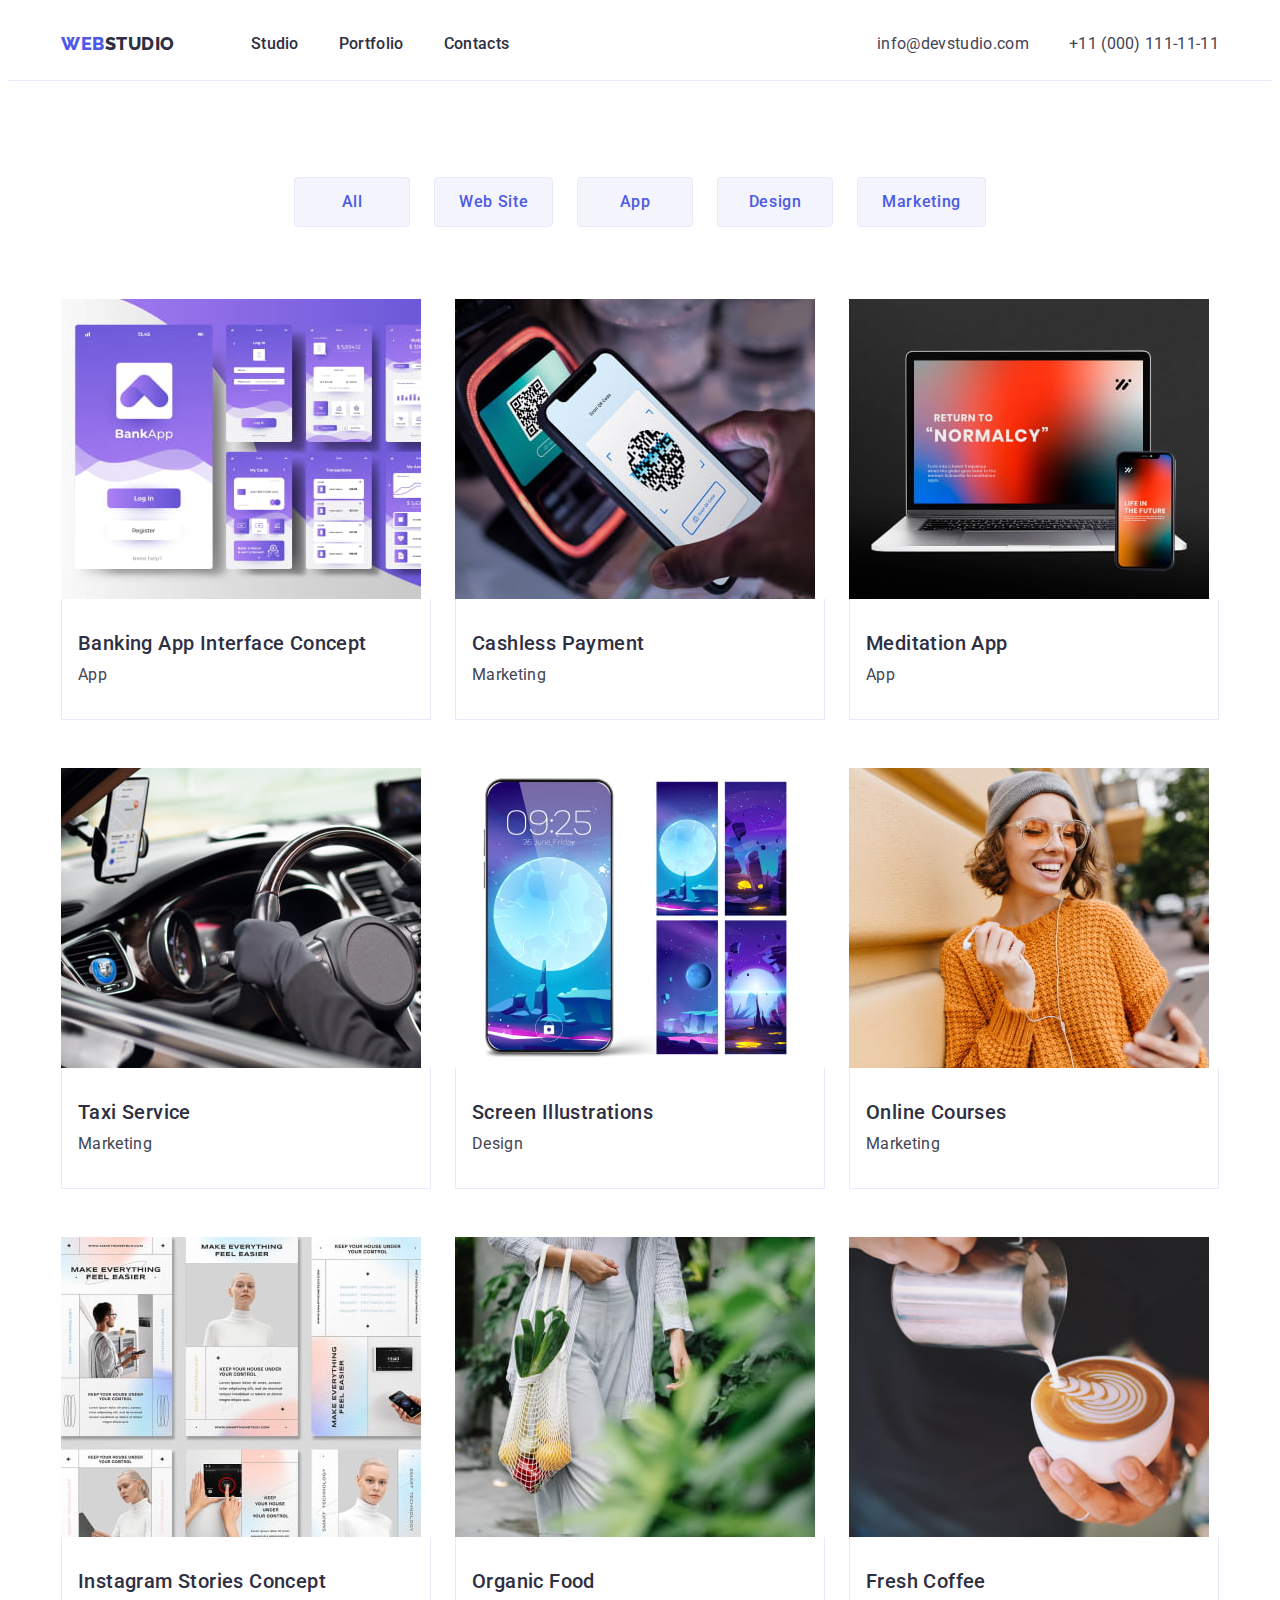
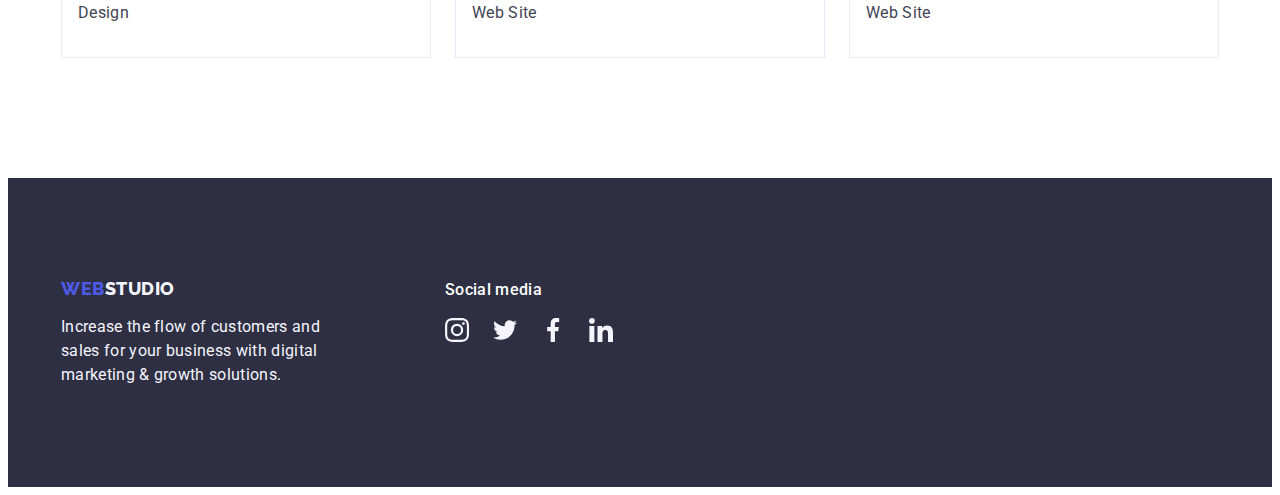
==== portfolio.html @ 2cfefcb5 "+ad/customs icons" ====
<!DOCTYPE html>
<html lang="en">
  <head>
    <meta charset="UTF-8" />
    <meta name="viewport" content="width=device-width, initial-scale=1.0" />
    <title lang="uk">Портфоліо</title>
    <link
      rel="stylesheet"
      href="https://cdnjs.cloudflare.com/ajax/libs/modern-normalize/2.0.0/modern-normalize.min.css"
      integrity="sha512-4xo8blKMVCiXpTaLzQSLSw3KFOVPWhm/TRtuPVc4WG6kUgjH6J03IBuG7JZPkcWMxJ5huwaBpOpnwYElP/m6wg=="
      crossorigin="anonymous"
      referrerpolicy="no-referrer"
    />
    <link rel="preconnect" href="https://fonts.googleapis.com" />
    <link rel="preconnect" href="https://fonts.gstatic.com" crossorigin />
    <link
      href="https://fonts.googleapis.com/css2?family=Raleway:wght@800&family=Roboto:wght@400;500;700;900&display=swap"
      rel="stylesheet"
    />
    <link rel="stylesheet" href="./css/styles.css" />
  </head>
  <body>
    <header class="header">
      <div class="container header-container">
        <nav class="header-nav">
          <a class="link header-logo" href="./index.html"
            >Web<span class="header-accent">Studio</span></a
          >
          <ul class="list header-nav-list">
            <li class="header-nav-list-item">
              <a class="link header-nav-list-item-link" href="./index.html"
                >Studio</a
              >
            </li>
            <li class="header-nav-list-item">
              <a class="link header-nav-list-item-link" href="./portfolio.html"
                >Portfolio</a
              >
            </li>
            <li class="header-nav-list-item">
              <a class="link header-nav-list-item-link" href="">Contacts</a>
            </li>
          </ul>
        </nav>
        <address class="header-address">
          <ul class="list header-address-list">
            <li class="header-address-list-item">
              <a
                class="link header-address-list-item-link"
                href="mailto:info@devstudio.com"
                >info@devstudio.com</a
              >
            </li>
            <li class="header-address-list-item">
              <a
                class="link header-address-list-item-link"
                href="tel:+110001111111"
                >+11 (000) 111-11-11</a
              >
            </li>
          </ul>
        </address>
      </div>
    </header>

    <main>
      <section class="section portfolio-section">
        <div class="container">
          <h1 class="section-title visually-hidden">Features we offer</h1>
          <ul class="list btn-list">
            <li class="btn-list-item">
              <button class="btn" type="button">All</button>
            </li>
            <li class="btn-list-item">
              <button class="btn" type="button">Web Site</button>
            </li>
            <li class="btn-list-item">
              <button class="btn" type="button">App</button>
            </li>
            <li class="btn-list-item">
              <button class="btn" type="button">Design</button>
            </li>
            <li class="btn-list-item">
              <button class="btn" type="button">Marketing</button>
            </li>
          </ul>
          <ul class="list section-list card-set">
            <li class="section-list-item card-set-item">
              <a class="link section-list-link" href="#"
                ><img
                  class="section-link-img"
                  src="./images/portfolio-images/img.jpg"
                  alt="Banking app interface concept"
                  width="360"
                  height="300"
                />
                <div class="portfolio-box">
                  <h2 class="section-list-link-title">
                    Banking App Interface Concept
                  </h2>
                  <p class="section-list-link-text">App</p>
                </div>
              </a>
            </li>
            <li class="section-list-item card-set-item">
              <a class="link section-list-link" href="#">
                <img
                  class="section-link-img"
                  src="./images/portfolio-images/img2.jpg"
                  alt="Cashless payment"
                  width="360"
                  height="300"
                />
                <div class="portfolio-box">
                  <h2 class="section-list-link-title">Cashless Payment</h2>
                  <p class="section-list-link-text">Marketing</p>
                </div>
              </a>
            </li>
            <li class="section-list-item card-set-item">
              <a class="link section-list-link" href="#">
                <img
                  class="section-link-img"
                  src="./images/portfolio-images/img3.jpg"
                  alt="Meditation app"
                  width="360"
                  height="300"
                />
                <div class="portfolio-box">
                  <h2 class="section-list-link-title">Meditation App</h2>
                  <p class="section-list-link-text">App</p>
                </div>
              </a>
            </li>
            <li class="section-list-item card-set-item">
              <a class="link ssection-list-link" href="#">
                <img
                  class="section-link-img"
                  src="./images/portfolio-images/img4.jpg"
                  alt="Taxi Service"
                  width="360"
                  height="300"
                />
                <div class="portfolio-box">
                  <h2 class="section-list-link-title">Taxi Service</h2>
                  <p class="section-list-link-text">Marketing</p>
                </div>
              </a>
            </li>
            <li class="section-list-item card-set-item">
              <a class="link section-list-link" href="#">
                <img
                  class="section-link-img"
                  src="./images/portfolio-images/img5.jpg"
                  alt="Screen illustrations"
                  width="360"
                  height="300"
                />
                <div class="portfolio-box">
                  <h2 class="section-list-link-title">Screen Illustrations</h2>
                  <p class="section-list-link-text">Design</p>
                </div>
              </a>
            </li>
            <li class="section-list-item card-set-item">
              <a class="link section-list-link" href="#">
                <img
                  class="section-link-img"
                  src="./images/portfolio-images/img6.jpg"
                  alt="Online courses"
                  width="360"
                  height="300"
                />
                <div class="portfolio-box">
                  <h2 class="section-list-link-title">Online Courses</h2>
                  <p class="section-list-link-text">Marketing</p>
                </div>
              </a>
            </li>
            <li class="section-list-item card-set-item">
              <a class="link section-list-link" href="#">
                <img
                  class="section-link-img"
                  src="./images/portfolio-images/img7.jpg"
                  alt="Instagram stories concept"
                  width="360"
                  height="300"
                />
                <div class="portfolio-box">
                  <h2 class="section-list-link-title">
                    Instagram Stories Concept
                  </h2>
                  <p class="section-list-link-text">Design</p>
                </div>
              </a>
            </li>
            <li class="section-list-item card-set-item">
              <a class="link section-list-link" href="#">
                <img
                  class="section-link-img"
                  src="./images/portfolio-images/img8.jpg"
                  alt="Organic food"
                  width="360"
                  height="300"
                />
                <div class="portfolio-box">
                  <h2 class="section-list-link-title">Organic Food</h2>
                  <p class="section-list-link-text">Web Site</p>
                </div>
              </a>
            </li>
            <li class="section-list-item card-set-item">
              <a class="link section-list-link" href="#">
                <img
                  class="section-link-img"
                  src="./images/portfolio-images/img9.jpg"
                  alt="Fresh coffee"
                  width="360"
                  height="300"
                />
                <div class="portfolio-box">
                  <h2 class="section-list-link-title">Fresh Coffee</h2>
                  <p class="section-list-link-text">Web Site</p>
                </div>
              </a>
            </li>
          </ul>
        </div>
      </section>
    </main>
    <footer class="footer">
      <div class="container footer-container">
        <div class="footer-text-container">
          <a class="link footer-logo" href="./index.html"
            >Web<span class="footer-accent">Studio</span></a
          >
          <p class="footer-text">
            Increase the flow of customers and sales for your business with
            digital marketing & growth solutions.
          </p>
        </div>
        <div class="footer-logo-container">
          <h3 class="footer-section-title">Social media</h3>
          <ul class="list footer-section-list card-set">
            <li>
              <svg class="logo footer-logo" width="24" height="24">
                <use href="./images/sprite.svg#icon-instagram-team"></use>
              </svg>
            </li>
            <li>
              <svg class="logo footer-logo" width="24" height="24">
                <use href="./images/sprite.svg#icon-twitter-team"></use>
              </svg>
            </li>
            <li>
              <svg class="logo footer-logo" width="24" height="24">
                <use href="./images/sprite.svg#icon-facebook-team"></use>
              </svg>
            </li>
            <li>
              <svg class="logo footer-logo" width="24" height="24">
                <use href="./images/sprite.svg#icon-linkedin-team"></use>
              </svg>
            </li>
          </ul>
        </div>
      </div>
    </footer>
  </body>
</html>
---- css/styles.css ----
:root {
  --brand-color: #4d5ae5;
  --navyblue: #2e2f42;
  --bcg: #fff;
  --body-text: #434455;
  --pressed-state: #404bbf;
  --footer-light: #f4f4fd;
  --cornflower: #e7e9fc;
  --indent: 24px;
  --items: 3;
  --light-slate: #8e8f99;
  --ocean: #404bbf;
}

/**
  |============================
  | Global-styles
  |============================
*/
body {
  font-family: Roboto, sans-serif;
  color: var(--body-text);
  background-color: var(--bcg);
}
.link {
  text-decoration: none;
}
.container {
  width: 1158px;
  padding-left: 15px;
  padding-right: 15px;
  margin-left: auto;
  margin-right: auto;
}
.visually-hidden {
  position: absolute;
  width: 1px;
  height: 1px;
  margin: -1px;
  border: 0;
  padding: 0;
  white-space: nowrap;
  clip-path: inset(100%);
  clip: rect(0 0 0 0);
  overflow: hidden;
}
.section {
}

/**
  |============================
  | reset
  |============================
*/
h1,
h2,
h3,
h4,
h5,
h6,
p {
  margin: 0;
}
.list {
  list-style-type: none;
  padding: 0;
  margin: 0;
}
img {
  display: block;
  max-width: 100%;
  height: auto;
}
/* card set */
.card-set {
  display: flex;
  flex-wrap: wrap;
  gap: 24px;
}
.card-set-item {
  flex-basis: calc((100% - var(--indent) * (var(--items) - 1)) / var(--items));
}

/**
  |============================
  | Studio
  |============================
*/
/**
  |============================
  | Header-styles
  |============================
*/
.header {
  border-bottom: 1px solid var(--cornflower);
}
.header-container {
  display: flex;
  justify-content: space-between;
  align-items: center;
}
.header-nav {
  display: flex;
  align-items: center;
}
.header-logo {
  color: var(--brand-color);
  font-size: 18px;
  font-weight: 800;
  font-family: Raleway, sans-serif;
  text-transform: uppercase;
  line-height: 1.17;
  letter-spacing: 0.03em;
  margin-right: 76px;
}
.header-nav-list {
  display: flex;
  gap: 40px;
}
.header-accent {
  color: var(--navyblue);
}
.header-nav-list-item-link {
  color: var(--navyblue);
  font-size: 16px;
  font-weight: 500;
  font-family: Roboto, sans-serif;
  line-height: 1.5;
  letter-spacing: 0.02em;
  display: block;
  padding-top: 24px;
  padding-bottom: 24px;
}
.header-nav-list-item-link:hover,
.header-nav-list-item-link:focus {
  color: var(--pressed-state);
}
.header-address {
  font-style: normal;
}
.header-address-list {
  display: flex;
  gap: 40px;
}

.header-address-list-item-link {
  color: var(--body-text);
  font-size: 16px;
  font-weight: 400;
  font-family: Roboto, sans-serif;
  line-height: 1.5;
  letter-spacing: 0.02em;
  font-style: normal;
}
.header-address-list-item-link:hover,
.header-address-list-item-link:focus {
  color: var(--pressed-state);
}
/**
  |============================
  | Hero-styles
  |============================
*/
.hero-section {
  max-width: 1440px;
  background-color: var(--navyblue);
  background-image: linear-gradient(
      rgba(46, 47, 66, 0.7),
      rgba(46, 47, 66, 0.7)
    ),
    url(../images/hero/img-1.jpg);
  background-repeat: no-repeat;
  margin: 0 auto;
  background-position: center;
  background-size: cover;
  padding-top: 188px;
  padding-bottom: 188px;
}
.hero-container {
}
.hero-section-title {
  color: var(--bcg);
  font-size: 56px;
  font-weight: 700;
  line-height: 1.07;
  letter-spacing: 0.02em;
  text-align: center;
  max-width: 496px;
  margin: 0 auto;
  margin-bottom: 48px;
}
.hero-section-btn {
  color: var(--bcg);
  font-size: 16px;
  font-weight: 500;
  line-height: 1.5;
  letter-spacing: 0.04em;
  font-family: Roboto, sans-serif;
  background-color: var(--brand-color);
  text-align: center;
  cursor: pointer;
  padding: 16px 32px;
  display: block;
  margin: 0 auto;

  border: none;
  border-radius: 4px;
  min-width: 169px;
  min-height: 56px;
}
.hero-section-btn:hover,
.hero-section-btn:focus {
  background-color: var(--pressed-state);
}
/**
  |============================
  | Advantages-styles
  |============================
*/
.ad-logo-wrapper {
  display: flex;
  justify-content: center;
  align-items: center;
  width: 264px;
  height: 112px;
  border-radius: 4px;
  background: var(--footer-light);
  margin-bottom: 8px;
}
.advantages-section {
  background-color: var(--bcg);
  padding-top: 120px;
  padding-bottom: 120px;
}
.advantages-section-list {
  --items: 4;
}
.advantages-section-list-item-title {
  color: var(--navyblue);
  font-size: 20px;
  font-weight: 500;
  line-height: 1.2;
  letter-spacing: 0.02em;
  margin-bottom: 8px;
}
.advantages-section-list-item-text {
  font-size: 16px;
  font-weight: 400;
  line-height: 1.5;
  letter-spacing: 0.02em;
}
/**
  |============================
  | Offers-styles
  |============================
*/
.offers-section {
  padding-bottom: 120px;
}

.offers-section-title {
  font-size: 36px;
  font-weight: 700;
  text-align: center;
  text-transform: capitalize;
  line-height: 1.11;
  letter-spacing: 0.02em;
  color: var(--navyblue);

  margin-bottom: 72px;
}
/**
  |============================
  |  Team-styles
  |============================
*/

.team-section {
  background-color: var(--footer-light);
  padding-bottom: 120px;
  padding-top: 120px;
  --items: 4;
}

.team-section-title {
  font-size: 36px;
  font-weight: 700;
  text-align: center;
  text-transform: capitalize;
  line-height: 1.11;
  letter-spacing: 0.02em;
  color: var(--navyblue);

  margin: 0 auto;
  margin-bottom: 72px;
}
.team-section-list {
  text-align: center;
}
.team-section-list-item {
  background-color: var(--bcg);
  border-radius: 0px 0px 4px 4px;
  box-shadow: 0px 2px 1px 0px rgba(46, 47, 66, 0.08),
    0px 1px 1px 0px rgba(46, 47, 66, 0.16),
    0px 1px 6px 0px rgba(46, 47, 66, 0.08);
}
.team-section-list-img {
}
.team-wrapper {
  padding: 32px 0;
}
.team-section-list-subtitle {
  color: var(--navyblue);
  font-size: 20px;
  font-weight: 500;
  line-height: 1.2;
  letter-spacing: 0.02em;

  margin-bottom: 8px;
}
.team-section-list-text {
  font-size: 16px;
  font-weight: 400;
  line-height: 1.5;
  letter-spacing: 0.02em;
  margin-bottom: 8px;
}
.team-logo-list {
  display: flex;
  justify-content: center;
  align-items: center;
  gap: 24px;
  --items: 4;
}
.team-logo-list-wrapper {
  width: 40px;
  height: 40px;
  display: flex;
  justify-content: center;
  align-items: center;
  background-color: var(--brand-color);
  border-radius: 50%;
}
/**
  |============================
  | Customers-section
  |============================
*/
.customer-section {
  --items: 6;
  padding-top: 120px;
  padding-bottom: 120px;
}
.customer-section-title {
  text-align: center;

  font-size: 36px;

  font-weight: 700;
  line-height: 1.11;
  letter-spacing: 0.02em;
  text-transform: capitalize;

  color: var(--navyblue);
  margin-bottom: 72px;
}
.customer-section-list-item {
}
.customer-logo-link {
  display: flex;
  justify-content: center;
  align-items: center;
  width: 168px;
  height: 88px;
  color: var(--light-slate);
  border-radius: 4px;
  border: 1px solid var(--light-slate);
}
.customer-logo-link:hover,
.customer-logo-link:focus .customer-logo {
  color: var(--ocean);
  border-color: var(--ocean);
}
.customer-logo {
  fill: currentColor;
}
/**
  |============================
  | Footer-styles
  |============================
*/
.footer {
  background-color: var(--navyblue);
  padding-top: 100px;
  padding-bottom: 100px;
}

.footer-logo {
  color: var(--brand-color);
  font-size: 18px;
  font-weight: 800;
  font-family: Raleway, sans-serif;
  text-transform: uppercase;
  line-height: 1.17;
  letter-spacing: 0.03em;
  margin-bottom: 16px;
  display: inline-block;
}
.footer-accent {
  color: var(--footer-light);
}
.footer-text {
  font-size: 16px;
  font-weight: 400;
  line-height: 1.5;
  letter-spacing: 0.02em;
  color: var(--footer-light);
  width: 264px;
}
.footer-section-title {
  font-weight: 500;
  font-size: 16px;
  line-height: 1.5;

  letter-spacing: 0.02em;
  color: var(--bcg);
  margin-bottom: 16px;
}
.footer-container {
  display: flex;
  gap: 120px;
}
/**
  |============================
  | Portfolio
  |============================
*/
/**
  |============================
  | Section-styles
  |============================
*/
.portfolio-section {
  padding-top: 96px;
  padding-bottom: 120px;
}
.btn-list {
  display: flex;
  flex-wrap: nowrap;
  justify-content: center;
  gap: 24px;
  margin-bottom: 72px;
}
.btn-list-item {
}
.section-list {
  column-gap: 24px;
  row-gap: 48px;
}
.btn {
  background-color: var(--footer-light);
  color: var(--brand-color);
  font-size: 16px;
  font-weight: 500;
  text-align: center;
  line-height: 1.5;
  letter-spacing: 0.04em;
  cursor: pointer;
  font-family: Roboto, sans-serif;
  text-align: center;
  padding: 12px 24px;

  border-radius: 4px;
  border: 1px solid var(--cornflower);

  min-width: 116px;
  min-height: 48px;
}
.btn:hover,
.btn:focus {
  background-color: var(--pressed-state);
  color: var(--bcg);
  border: 1px solid transparent;
}

.section-list-link-img {
}
.portfolio-box {
  padding: 32px 16px;
  border: 1px solid var(--cornflower);
  display: flex;
  flex-direction: column;
  justify-content: center;
  align-items: flex-start;
  border-top: none;
}
.section-list-link-title {
  color: var(--navyblue);
  font-size: 20px;
  font-weight: 500;
  line-height: 1.2;
  letter-spacing: 0.02em;
  text-align: center;
  margin-bottom: 8px;
}
.section-list-link-text {
  font-size: 16px;
  font-weight: 400;
  line-height: 1.5;
  letter-spacing: 0.02em;
  text-align: center;
  color: var(--body-text);
}
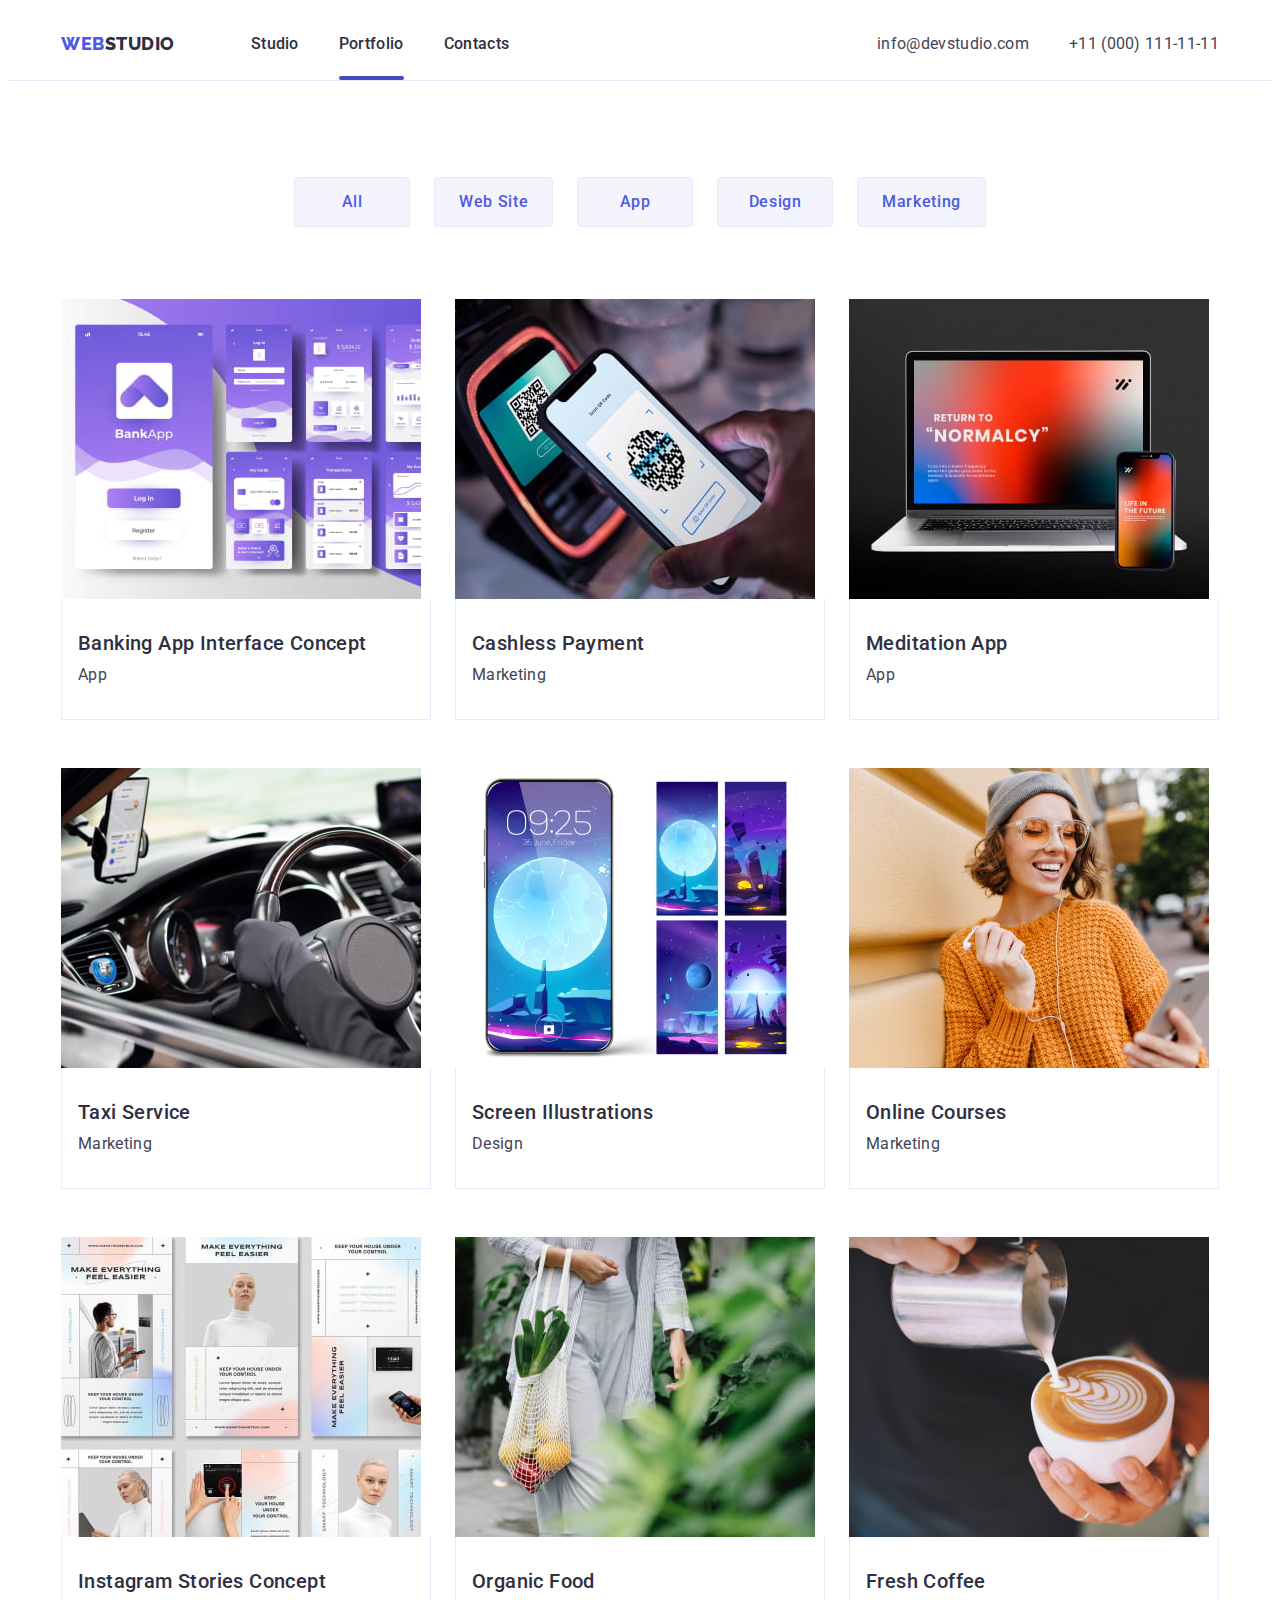
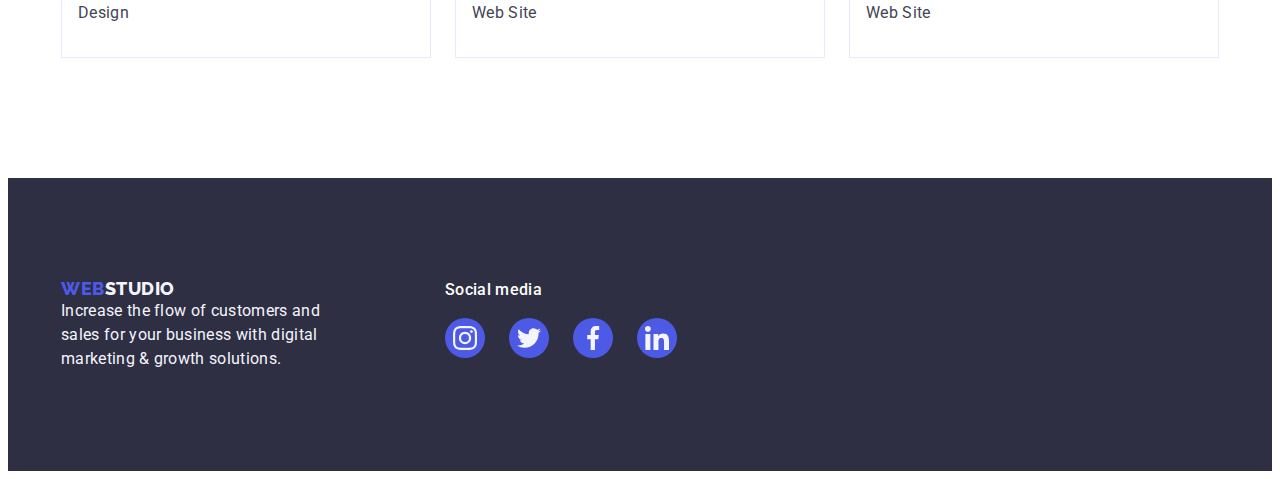
==== commit 722db757: "+header pseudo+team/footer logos" ====
--- a/portfolio.html
+++ b/portfolio.html
@@ -33,7 +33,9 @@
               >
             </li>
             <li class="header-nav-list-item">
-              <a class="link header-nav-list-item-link" href="./portfolio.html"
+              <a
+                class="link header-nav-list-item-link current"
+                href="./portfolio.html"
                 >Portfolio</a
               >
             </li>
@@ -243,24 +245,32 @@
           <h3 class="footer-section-title">Social media</h3>
           <ul class="list footer-section-list card-set">
             <li>
-              <svg class="logo footer-logo" width="24" height="24">
-                <use href="./images/sprite.svg#icon-instagram-team"></use>
-              </svg>
-            </li>
-            <li>
-              <svg class="logo footer-logo" width="24" height="24">
-                <use href="./images/sprite.svg#icon-twitter-team"></use>
-              </svg>
-            </li>
-            <li>
-              <svg class="logo footer-logo" width="24" height="24">
-                <use href="./images/sprite.svg#icon-facebook-team"></use>
-              </svg>
-            </li>
-            <li>
-              <svg class="logo footer-logo" width="24" height="24">
-                <use href="./images/sprite.svg#icon-linkedin-team"></use>
-              </svg>
+              <div class="team-logo-list-wrapper footer-logo-wrapper">
+                <svg class="logo footer-logo" width="24" height="24">
+                  <use href="./images/sprite.svg#icon-instagram-team"></use>
+                </svg>
+              </div>
+            </li>
+            <li>
+              <div class="team-logo-list-wrapper footer-logo-wrapper">
+                <svg class="logo footer-logo" width="24" height="24">
+                  <use href="./images/sprite.svg#icon-twitter-team"></use>
+                </svg>
+              </div>
+            </li>
+            <li>
+              <div class="team-logo-list-wrapper footer-logo-wrapper">
+                <svg class="logo footer-logo" width="24" height="24">
+                  <use href="./images/sprite.svg#icon-facebook-team"></use>
+                </svg>
+              </div>
+            </li>
+            <li>
+              <div class="team-logo-list-wrapper footer-logo-wrapper">
+                <svg class="logo footer-logo" width="24" height="24">
+                  <use href="./images/sprite.svg#icon-linkedin-team"></use>
+                </svg>
+              </div>
             </li>
           </ul>
         </div>
--- a/css/styles.css
+++ b/css/styles.css
@@ -10,6 +10,7 @@
   --items: 3;
   --light-slate: #8e8f99;
   --ocean: #404bbf;
+  --green: #31d0aa;
 }
 
 /**
@@ -130,11 +131,36 @@
   display: block;
   padding-top: 24px;
   padding-bottom: 24px;
+  position: relative;
+}
+.header-nav-list-item-link.current::after {
+  content: '';
+  display: block;
+  width: 100%;
+  height: 4px;
+  background-color: var(--ocean);
+  border-radius: 2px;
+  position: absolute;
+  bottom: 0;
+  left: 0;
+}
+.header-nav-list-item-link:hover::after,
+.header-nav-list-item-link:focus::after {
+  content: '';
+  display: block;
+  width: 100%;
+  height: 4px;
+  background-color: var(--ocean);
+  border-radius: 2px;
+  position: absolute;
+  bottom: 0;
+  left: 0;
 }
 .header-nav-list-item-link:hover,
 .header-nav-list-item-link:focus {
   color: var(--pressed-state);
 }
+
 .header-address {
   font-style: normal;
 }
@@ -341,6 +367,10 @@
   background-color: var(--brand-color);
   border-radius: 50%;
 }
+.team-logo-list-wrapper:hover,
+.team-logo-list-wrapper:focus {
+  background-color: var(--ocean);
+}
 /**
   |============================
   | Customers-section
@@ -403,7 +433,6 @@
   text-transform: uppercase;
   line-height: 1.17;
   letter-spacing: 0.03em;
-  margin-bottom: 16px;
   display: inline-block;
 }
 .footer-accent {
@@ -429,6 +458,10 @@
 .footer-container {
   display: flex;
   gap: 120px;
+}
+.footer-logo-wrapper:hover,
+.footer-logo-wrapper:focus {
+  background-color: var(--green);
 }
 /**
   |============================
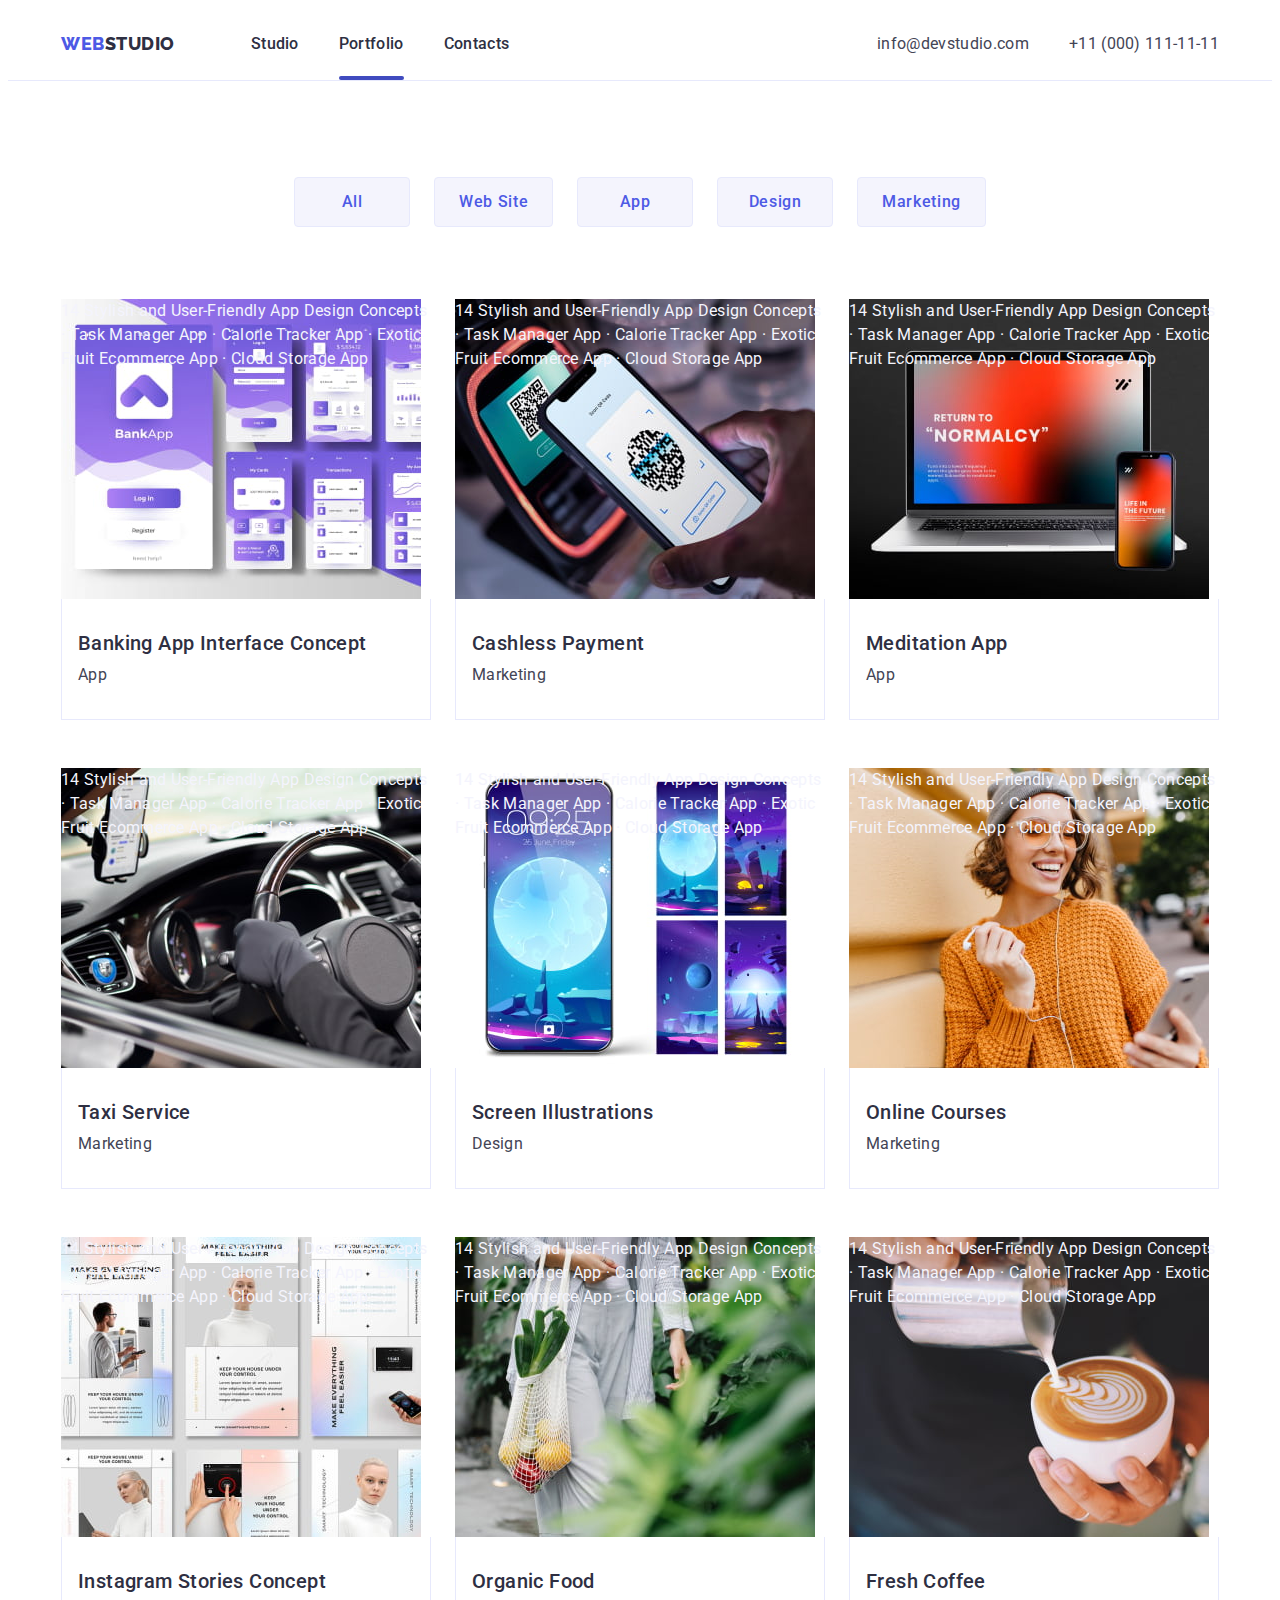
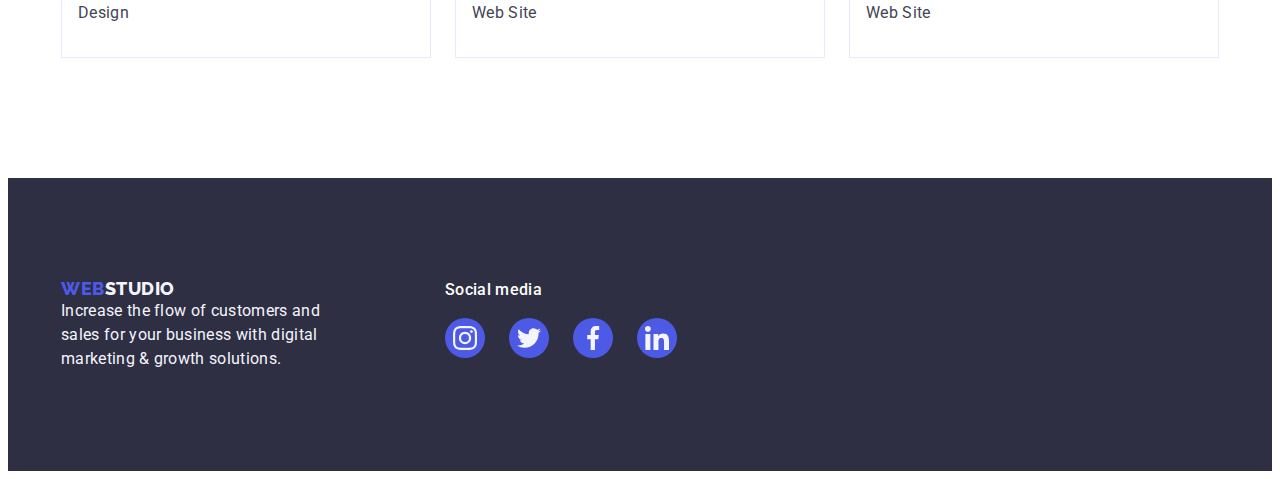
==== commit 093c0d25: "+unfin card overlay" ====
--- a/portfolio.html
+++ b/portfolio.html
@@ -20,6 +20,7 @@
     <link rel="stylesheet" href="./css/styles.css" />
   </head>
   <body>
+    <!-- Header -->
     <header class="header">
       <div class="container header-container">
         <nav class="header-nav">
@@ -64,7 +65,7 @@
         </address>
       </div>
     </header>
-
+    <!-- Main -->
     <main>
       <section class="section portfolio-section">
         <div class="container">
@@ -89,13 +90,20 @@
           <ul class="list section-list card-set">
             <li class="section-list-item card-set-item">
               <a class="link section-list-link" href="#"
-                ><img
-                  class="section-link-img"
-                  src="./images/portfolio-images/img.jpg"
-                  alt="Banking app interface concept"
-                  width="360"
-                  height="300"
-                />
+                ><div class="item-box">
+                  <img
+                    class="section-link-img"
+                    src="./images/portfolio-images/img.jpg"
+                    alt="Banking app interface concept"
+                    width="360"
+                    height="300"
+                  />
+                  <p class="overlay-text">
+                    14 Stylish and User-Friendly App Design Concepts · Task
+                    Manager App · Calorie Tracker App · Exotic Fruit Ecommerce
+                    App · Cloud Storage App
+                  </p>
+                </div>
                 <div class="portfolio-box">
                   <h2 class="section-list-link-title">
                     Banking App Interface Concept
@@ -106,13 +114,20 @@
             </li>
             <li class="section-list-item card-set-item">
               <a class="link section-list-link" href="#">
-                <img
-                  class="section-link-img"
-                  src="./images/portfolio-images/img2.jpg"
-                  alt="Cashless payment"
-                  width="360"
-                  height="300"
-                />
+                <div class="item-box">
+                  <img
+                    class="section-link-img"
+                    src="./images/portfolio-images/img2.jpg"
+                    alt="Cashless payment"
+                    width="360"
+                    height="300"
+                  />
+                  <p class="overlay-text">
+                    14 Stylish and User-Friendly App Design Concepts · Task
+                    Manager App · Calorie Tracker App · Exotic Fruit Ecommerce
+                    App · Cloud Storage App
+                  </p>
+                </div>
                 <div class="portfolio-box">
                   <h2 class="section-list-link-title">Cashless Payment</h2>
                   <p class="section-list-link-text">Marketing</p>
@@ -121,13 +136,20 @@
             </li>
             <li class="section-list-item card-set-item">
               <a class="link section-list-link" href="#">
-                <img
-                  class="section-link-img"
-                  src="./images/portfolio-images/img3.jpg"
-                  alt="Meditation app"
-                  width="360"
-                  height="300"
-                />
+                <div class="item-box">
+                  <img
+                    class="section-link-img"
+                    src="./images/portfolio-images/img3.jpg"
+                    alt="Meditation app"
+                    width="360"
+                    height="300"
+                  />
+                  <p class="overlay-text">
+                    14 Stylish and User-Friendly App Design Concepts · Task
+                    Manager App · Calorie Tracker App · Exotic Fruit Ecommerce
+                    App · Cloud Storage App
+                  </p>
+                </div>
                 <div class="portfolio-box">
                   <h2 class="section-list-link-title">Meditation App</h2>
                   <p class="section-list-link-text">App</p>
@@ -136,13 +158,20 @@
             </li>
             <li class="section-list-item card-set-item">
               <a class="link ssection-list-link" href="#">
-                <img
-                  class="section-link-img"
-                  src="./images/portfolio-images/img4.jpg"
-                  alt="Taxi Service"
-                  width="360"
-                  height="300"
-                />
+                <div class="item-box">
+                  <img
+                    class="section-link-img"
+                    src="./images/portfolio-images/img4.jpg"
+                    alt="Taxi Service"
+                    width="360"
+                    height="300"
+                  />
+                  <p class="overlay-text">
+                    14 Stylish and User-Friendly App Design Concepts · Task
+                    Manager App · Calorie Tracker App · Exotic Fruit Ecommerce
+                    App · Cloud Storage App
+                  </p>
+                </div>
                 <div class="portfolio-box">
                   <h2 class="section-list-link-title">Taxi Service</h2>
                   <p class="section-list-link-text">Marketing</p>
@@ -151,13 +180,20 @@
             </li>
             <li class="section-list-item card-set-item">
               <a class="link section-list-link" href="#">
-                <img
-                  class="section-link-img"
-                  src="./images/portfolio-images/img5.jpg"
-                  alt="Screen illustrations"
-                  width="360"
-                  height="300"
-                />
+                <div class="item-box">
+                  <img
+                    class="section-link-img"
+                    src="./images/portfolio-images/img5.jpg"
+                    alt="Screen illustrations"
+                    width="360"
+                    height="300"
+                  />
+                  <p class="overlay-text">
+                    14 Stylish and User-Friendly App Design Concepts · Task
+                    Manager App · Calorie Tracker App · Exotic Fruit Ecommerce
+                    App · Cloud Storage App
+                  </p>
+                </div>
                 <div class="portfolio-box">
                   <h2 class="section-list-link-title">Screen Illustrations</h2>
                   <p class="section-list-link-text">Design</p>
@@ -166,13 +202,20 @@
             </li>
             <li class="section-list-item card-set-item">
               <a class="link section-list-link" href="#">
-                <img
-                  class="section-link-img"
-                  src="./images/portfolio-images/img6.jpg"
-                  alt="Online courses"
-                  width="360"
-                  height="300"
-                />
+                <div class="item-box">
+                  <img
+                    class="section-link-img"
+                    src="./images/portfolio-images/img6.jpg"
+                    alt="Online courses"
+                    width="360"
+                    height="300"
+                  />
+                  <p class="overlay-text">
+                    14 Stylish and User-Friendly App Design Concepts · Task
+                    Manager App · Calorie Tracker App · Exotic Fruit Ecommerce
+                    App · Cloud Storage App
+                  </p>
+                </div>
                 <div class="portfolio-box">
                   <h2 class="section-list-link-title">Online Courses</h2>
                   <p class="section-list-link-text">Marketing</p>
@@ -181,13 +224,20 @@
             </li>
             <li class="section-list-item card-set-item">
               <a class="link section-list-link" href="#">
-                <img
-                  class="section-link-img"
-                  src="./images/portfolio-images/img7.jpg"
-                  alt="Instagram stories concept"
-                  width="360"
-                  height="300"
-                />
+                <div class="item-box">
+                  <img
+                    class="section-link-img"
+                    src="./images/portfolio-images/img7.jpg"
+                    alt="Instagram stories concept"
+                    width="360"
+                    height="300"
+                  />
+                  <p class="overlay-text">
+                    14 Stylish and User-Friendly App Design Concepts · Task
+                    Manager App · Calorie Tracker App · Exotic Fruit Ecommerce
+                    App · Cloud Storage App
+                  </p>
+                </div>
                 <div class="portfolio-box">
                   <h2 class="section-list-link-title">
                     Instagram Stories Concept
@@ -198,13 +248,20 @@
             </li>
             <li class="section-list-item card-set-item">
               <a class="link section-list-link" href="#">
-                <img
-                  class="section-link-img"
-                  src="./images/portfolio-images/img8.jpg"
-                  alt="Organic food"
-                  width="360"
-                  height="300"
-                />
+                <div class="item-box">
+                  <img
+                    class="section-link-img"
+                    src="./images/portfolio-images/img8.jpg"
+                    alt="Organic food"
+                    width="360"
+                    height="300"
+                  />
+                  <p class="overlay-text">
+                    14 Stylish and User-Friendly App Design Concepts · Task
+                    Manager App · Calorie Tracker App · Exotic Fruit Ecommerce
+                    App · Cloud Storage App
+                  </p>
+                </div>
                 <div class="portfolio-box">
                   <h2 class="section-list-link-title">Organic Food</h2>
                   <p class="section-list-link-text">Web Site</p>
@@ -213,13 +270,20 @@
             </li>
             <li class="section-list-item card-set-item">
               <a class="link section-list-link" href="#">
-                <img
-                  class="section-link-img"
-                  src="./images/portfolio-images/img9.jpg"
-                  alt="Fresh coffee"
-                  width="360"
-                  height="300"
-                />
+                <div class="item-box">
+                  <img
+                    class="section-link-img"
+                    src="./images/portfolio-images/img9.jpg"
+                    alt="Fresh coffee"
+                    width="360"
+                    height="300"
+                  />
+                  <p class="overlay-text">
+                    14 Stylish and User-Friendly App Design Concepts · Task
+                    Manager App · Calorie Tracker App · Exotic Fruit Ecommerce
+                    App · Cloud Storage App
+                  </p>
+                </div>
                 <div class="portfolio-box">
                   <h2 class="section-list-link-title">Fresh Coffee</h2>
                   <p class="section-list-link-text">Web Site</p>
@@ -230,6 +294,7 @@
         </div>
       </section>
     </main>
+    <!-- Footer -->
     <footer class="footer">
       <div class="container footer-container">
         <div class="footer-text-container">
--- a/css/styles.css
+++ b/css/styles.css
@@ -515,8 +515,22 @@
   color: var(--bcg);
   border: 1px solid transparent;
 }
-
+.item-box {
+  position: relative;
+}
 .section-list-link-img {
+}
+.overlay-text {
+  position: absolute;
+  top: 0;
+  left: 0;
+
+  font-weight: 400;
+  font-size: 16px;
+  line-height: 1.5;
+  letter-spacing: 0.02em;
+
+  color: var(--footer-light);
 }
 .portfolio-box {
   padding: 32px 16px;
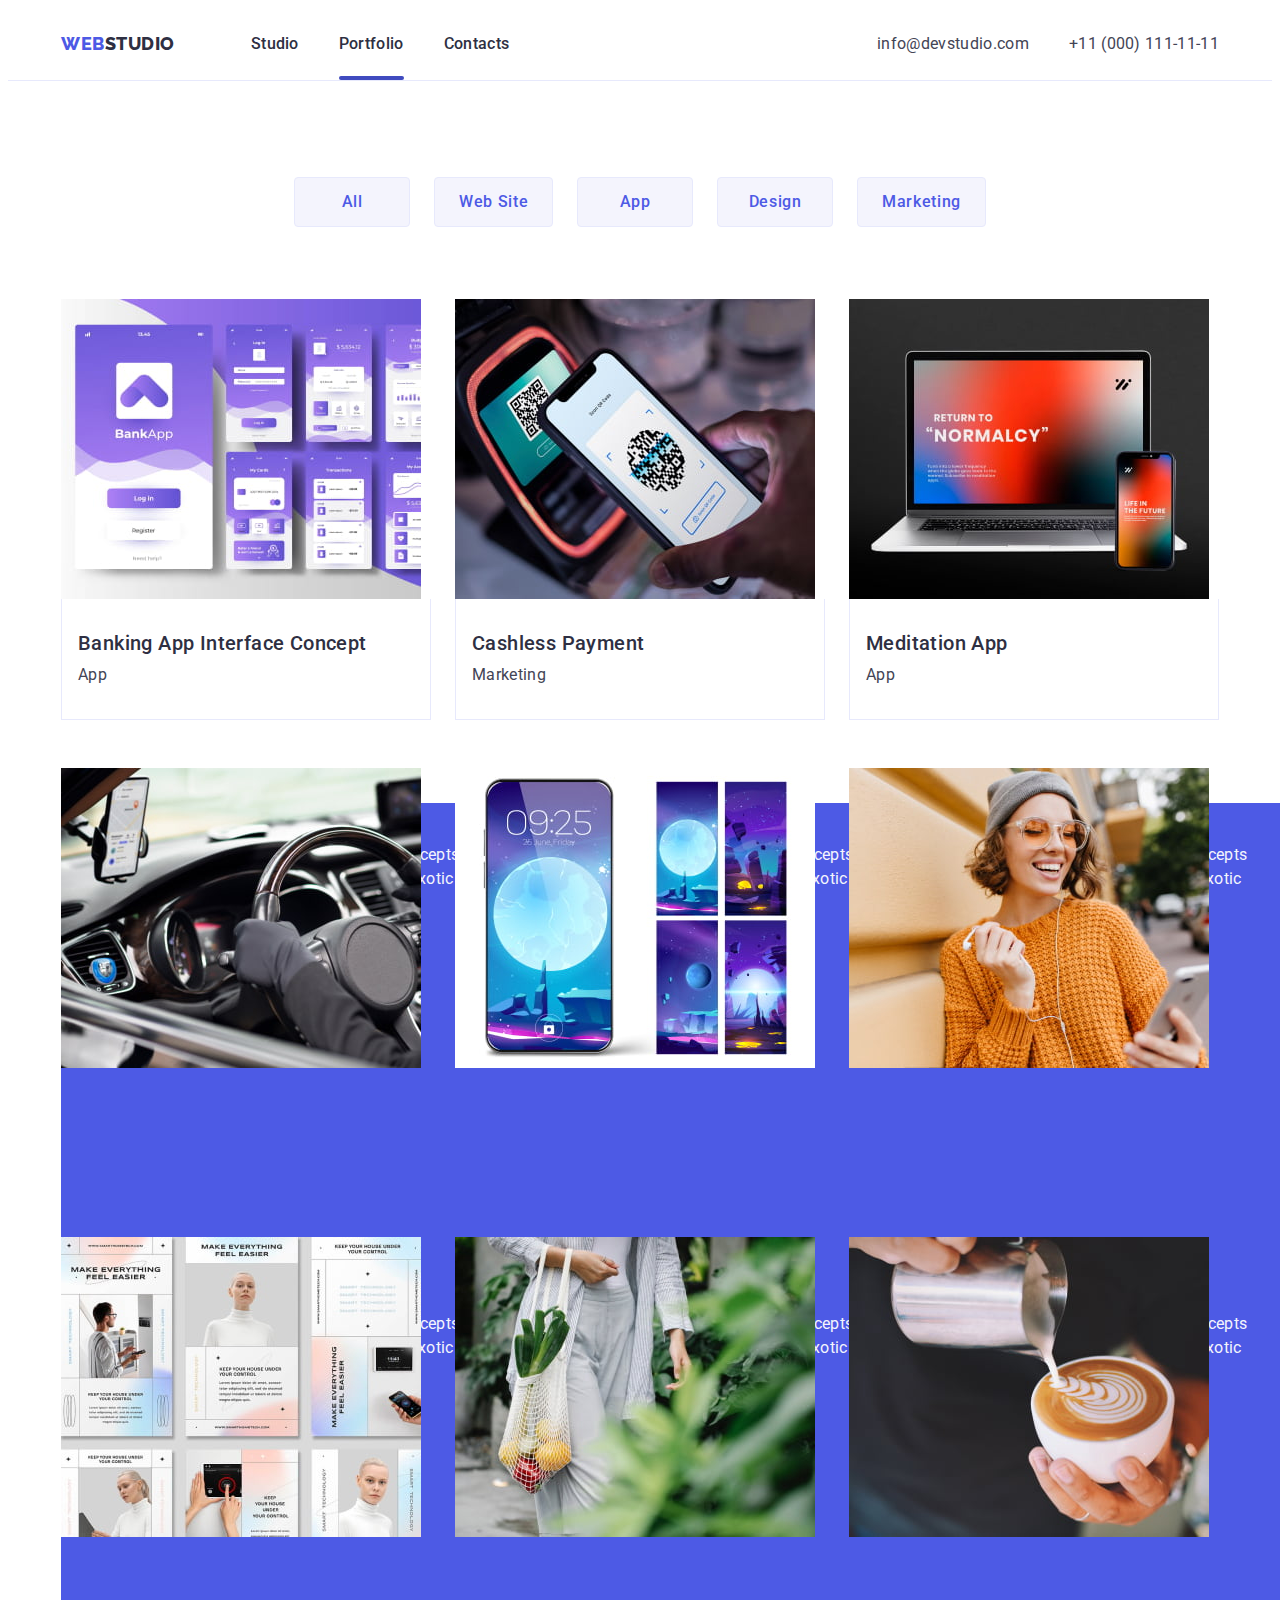
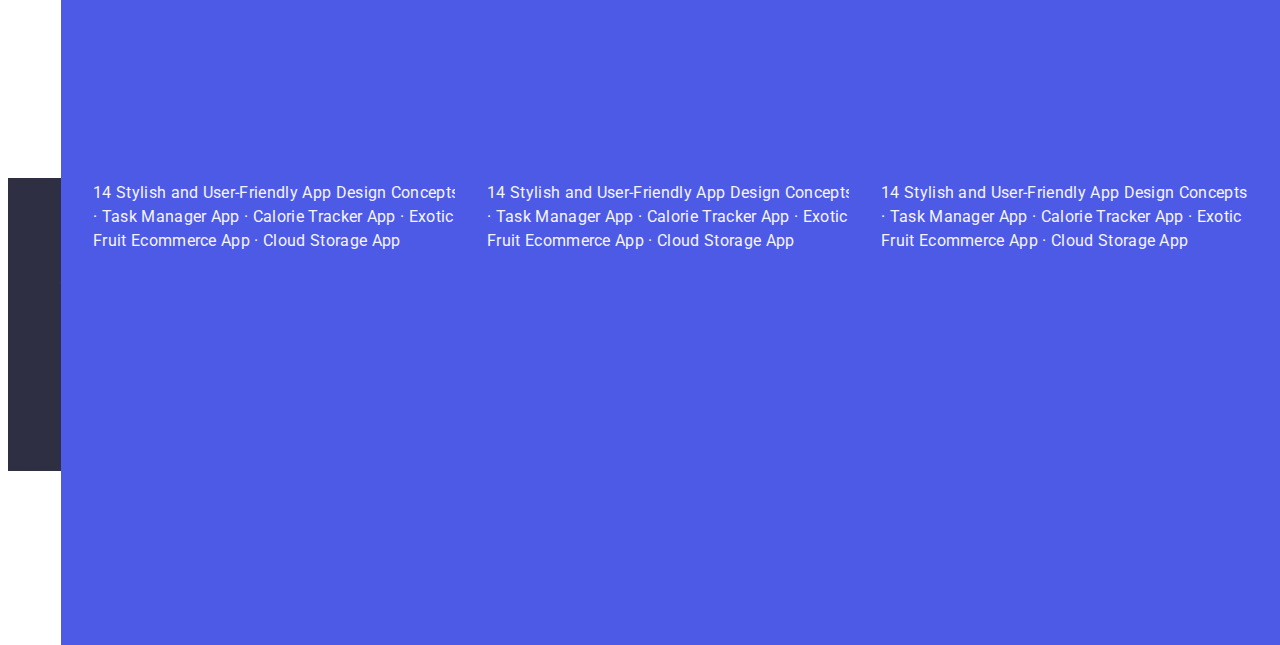
==== commit 2fabdcd0: "fa" ====
--- a/portfolio.html
+++ b/portfolio.html
@@ -98,11 +98,13 @@
                     width="360"
                     height="300"
                   />
-                  <p class="overlay-text">
-                    14 Stylish and User-Friendly App Design Concepts · Task
-                    Manager App · Calorie Tracker App · Exotic Fruit Ecommerce
-                    App · Cloud Storage App
-                  </p>
+                  <div class="overlay">
+                    <p class="overlay-text">
+                      14 Stylish and User-Friendly App Design Concepts · Task
+                      Manager App · Calorie Tracker App · Exotic Fruit Ecommerce
+                      App · Cloud Storage App
+                    </p>
+                  </div>
                 </div>
                 <div class="portfolio-box">
                   <h2 class="section-list-link-title">
@@ -122,11 +124,13 @@
                     width="360"
                     height="300"
                   />
-                  <p class="overlay-text">
-                    14 Stylish and User-Friendly App Design Concepts · Task
-                    Manager App · Calorie Tracker App · Exotic Fruit Ecommerce
-                    App · Cloud Storage App
-                  </p>
+                  <div class="overlay">
+                    <p class="overlay-text">
+                      14 Stylish and User-Friendly App Design Concepts · Task
+                      Manager App · Calorie Tracker App · Exotic Fruit Ecommerce
+                      App · Cloud Storage App
+                    </p>
+                  </div>
                 </div>
                 <div class="portfolio-box">
                   <h2 class="section-list-link-title">Cashless Payment</h2>
@@ -144,11 +148,13 @@
                     width="360"
                     height="300"
                   />
-                  <p class="overlay-text">
-                    14 Stylish and User-Friendly App Design Concepts · Task
-                    Manager App · Calorie Tracker App · Exotic Fruit Ecommerce
-                    App · Cloud Storage App
-                  </p>
+                  <div class="overlay">
+                    <p class="overlay-text">
+                      14 Stylish and User-Friendly App Design Concepts · Task
+                      Manager App · Calorie Tracker App · Exotic Fruit Ecommerce
+                      App · Cloud Storage App
+                    </p>
+                  </div>
                 </div>
                 <div class="portfolio-box">
                   <h2 class="section-list-link-title">Meditation App</h2>
@@ -166,11 +172,13 @@
                     width="360"
                     height="300"
                   />
-                  <p class="overlay-text">
-                    14 Stylish and User-Friendly App Design Concepts · Task
-                    Manager App · Calorie Tracker App · Exotic Fruit Ecommerce
-                    App · Cloud Storage App
-                  </p>
+                  <div class="overlay">
+                    <p class="overlay-text">
+                      14 Stylish and User-Friendly App Design Concepts · Task
+                      Manager App · Calorie Tracker App · Exotic Fruit Ecommerce
+                      App · Cloud Storage App
+                    </p>
+                  </div>
                 </div>
                 <div class="portfolio-box">
                   <h2 class="section-list-link-title">Taxi Service</h2>
@@ -188,11 +196,13 @@
                     width="360"
                     height="300"
                   />
-                  <p class="overlay-text">
-                    14 Stylish and User-Friendly App Design Concepts · Task
-                    Manager App · Calorie Tracker App · Exotic Fruit Ecommerce
-                    App · Cloud Storage App
-                  </p>
+                  <div class="overlay">
+                    <p class="overlay-text">
+                      14 Stylish and User-Friendly App Design Concepts · Task
+                      Manager App · Calorie Tracker App · Exotic Fruit Ecommerce
+                      App · Cloud Storage App
+                    </p>
+                  </div>
                 </div>
                 <div class="portfolio-box">
                   <h2 class="section-list-link-title">Screen Illustrations</h2>
@@ -210,11 +220,13 @@
                     width="360"
                     height="300"
                   />
-                  <p class="overlay-text">
-                    14 Stylish and User-Friendly App Design Concepts · Task
-                    Manager App · Calorie Tracker App · Exotic Fruit Ecommerce
-                    App · Cloud Storage App
-                  </p>
+                  <div class="overlay">
+                    <p class="overlay-text">
+                      14 Stylish and User-Friendly App Design Concepts · Task
+                      Manager App · Calorie Tracker App · Exotic Fruit Ecommerce
+                      App · Cloud Storage App
+                    </p>
+                  </div>
                 </div>
                 <div class="portfolio-box">
                   <h2 class="section-list-link-title">Online Courses</h2>
@@ -232,11 +244,13 @@
                     width="360"
                     height="300"
                   />
-                  <p class="overlay-text">
-                    14 Stylish and User-Friendly App Design Concepts · Task
-                    Manager App · Calorie Tracker App · Exotic Fruit Ecommerce
-                    App · Cloud Storage App
-                  </p>
+                  <div class="overlay">
+                    <p class="overlay-text">
+                      14 Stylish and User-Friendly App Design Concepts · Task
+                      Manager App · Calorie Tracker App · Exotic Fruit Ecommerce
+                      App · Cloud Storage App
+                    </p>
+                  </div>
                 </div>
                 <div class="portfolio-box">
                   <h2 class="section-list-link-title">
@@ -256,11 +270,13 @@
                     width="360"
                     height="300"
                   />
-                  <p class="overlay-text">
-                    14 Stylish and User-Friendly App Design Concepts · Task
-                    Manager App · Calorie Tracker App · Exotic Fruit Ecommerce
-                    App · Cloud Storage App
-                  </p>
+                  <div class="overlay">
+                    <p class="overlay-text">
+                      14 Stylish and User-Friendly App Design Concepts · Task
+                      Manager App · Calorie Tracker App · Exotic Fruit Ecommerce
+                      App · Cloud Storage App
+                    </p>
+                  </div>
                 </div>
                 <div class="portfolio-box">
                   <h2 class="section-list-link-title">Organic Food</h2>
@@ -278,11 +294,13 @@
                     width="360"
                     height="300"
                   />
-                  <p class="overlay-text">
-                    14 Stylish and User-Friendly App Design Concepts · Task
-                    Manager App · Calorie Tracker App · Exotic Fruit Ecommerce
-                    App · Cloud Storage App
-                  </p>
+                  <div class="overlay">
+                    <p class="overlay-text">
+                      14 Stylish and User-Friendly App Design Concepts · Task
+                      Manager App · Calorie Tracker App · Exotic Fruit Ecommerce
+                      App · Cloud Storage App
+                    </p>
+                  </div>
                 </div>
                 <div class="portfolio-box">
                   <h2 class="section-list-link-title">Fresh Coffee</h2>
--- a/css/styles.css
+++ b/css/styles.css
@@ -520,11 +520,17 @@
 }
 .section-list-link-img {
 }
-.overlay-text {
+.overlay {
   position: absolute;
   top: 0;
   left: 0;
-
+  padding: 40px 32px 164px;
+  width: 100%;
+  height: 100%;
+  background: var(--brand-color);
+  transform: translateY(100%);
+}
+.overlay-text {
   font-weight: 400;
   font-size: 16px;
   line-height: 1.5;
@@ -532,6 +538,7 @@
 
   color: var(--footer-light);
 }
+
 .portfolio-box {
   padding: 32px 16px;
   border: 1px solid var(--cornflower);
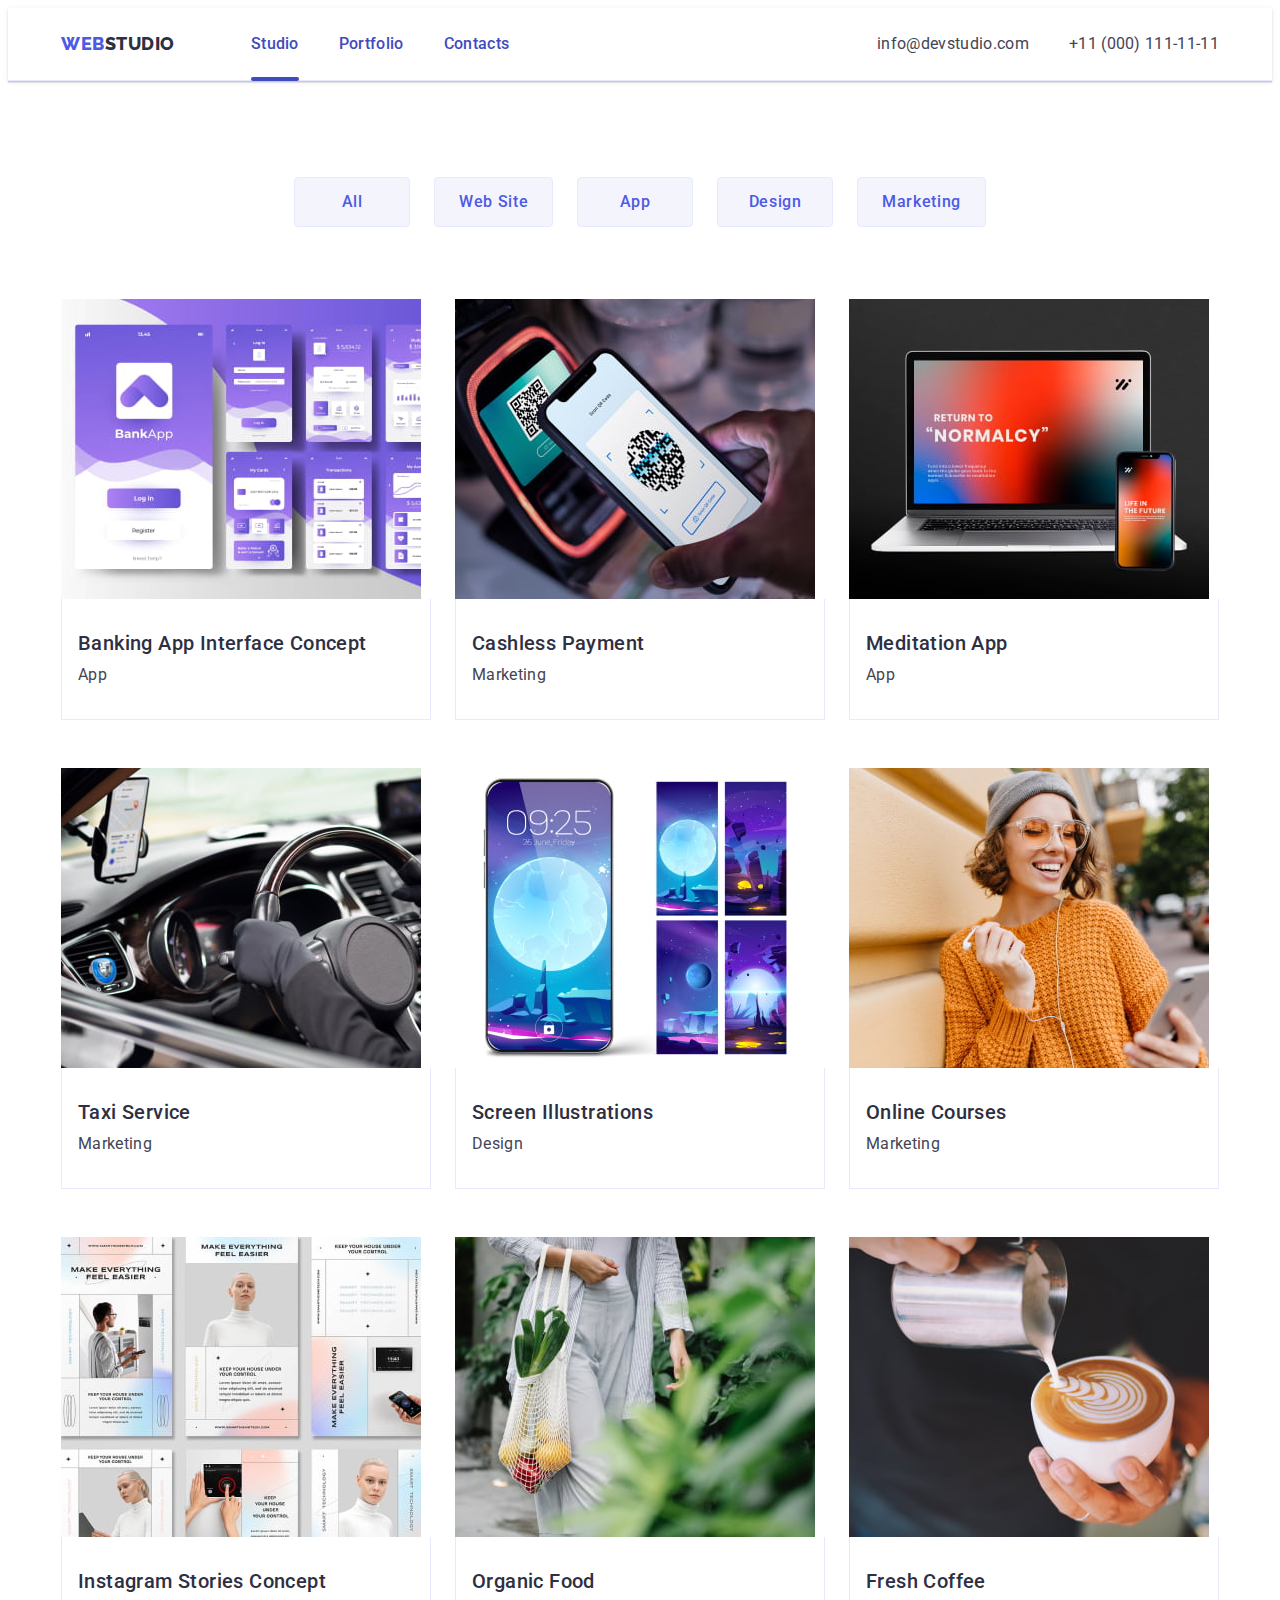
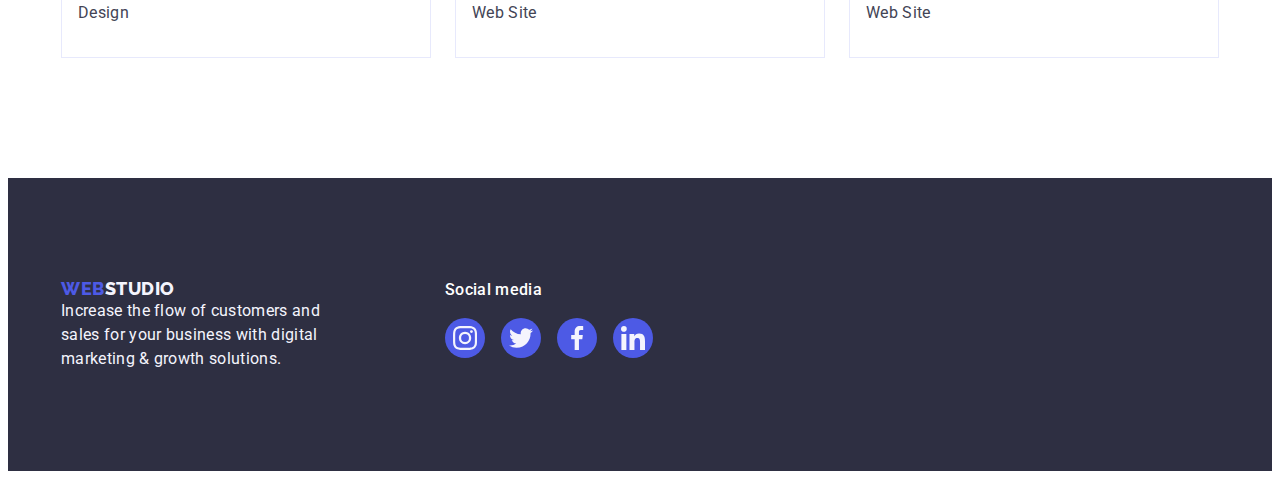
==== commit e6aa0a62: "--" ====
--- a/portfolio.html
+++ b/portfolio.html
@@ -29,14 +29,14 @@
           >
           <ul class="list header-nav-list">
             <li class="header-nav-list-item">
-              <a class="link header-nav-list-item-link" href="./index.html"
+              <a
+                class="link header-nav-list-item-link current"
+                href="./index.html"
                 >Studio</a
               >
             </li>
             <li class="header-nav-list-item">
-              <a
-                class="link header-nav-list-item-link current"
-                href="./portfolio.html"
+              <a class="link header-nav-list-item-link" href="./portfolio.html"
                 >Portfolio</a
               >
             </li>
@@ -325,35 +325,60 @@
           </p>
         </div>
         <div class="footer-logo-container">
-          <h3 class="footer-section-title">Social media</h3>
+          <p class="footer-section-title">Social media</p>
           <ul class="list footer-section-list card-set">
-            <li>
-              <div class="team-logo-list-wrapper footer-logo-wrapper">
+            <li class="footer-logo-wrapper">
+              <a
+                class="team-socials-link footer-link link"
+                href="https://instagram.com"
+                target="_blank"
+                rel="noopener noreferrer"
+                aria-label="Instagram icon"
+              >
                 <svg class="logo footer-logo" width="24" height="24">
-                  <use href="./images/sprite.svg#icon-instagram-team"></use>
+                  <use href="./images/icons.svg#icon-instagram-team"></use>
                 </svg>
-              </div>
-            </li>
-            <li>
-              <div class="team-logo-list-wrapper footer-logo-wrapper">
+              </a>
+            </li>
+            <li class="footer-logo-wrapper">
+              <a
+                class="team-socials-link footer-link link"
+                href="https://twitter.com"
+                target="_blank"
+                rel="noopener noreferrer"
+                aria-label="Twitter icon"
+              >
                 <svg class="logo footer-logo" width="24" height="24">
-                  <use href="./images/sprite.svg#icon-twitter-team"></use>
+                  <use href="./images/icons.svg#icon-twitter-team"></use>
                 </svg>
-              </div>
-            </li>
-            <li>
-              <div class="team-logo-list-wrapper footer-logo-wrapper">
+              </a>
+            </li>
+            <li class="footer-logo-wrapper">
+              <a
+                class="team-socials-link footer-link link"
+                href="https://facebook.com"
+                target="_blank"
+                rel="noopener noreferrer"
+                aria-label="facebook icon"
+              >
                 <svg class="logo footer-logo" width="24" height="24">
-                  <use href="./images/sprite.svg#icon-facebook-team"></use>
+                  <use href="./images/icons.svg#icon-facebook-team"></use>
                 </svg>
-              </div>
-            </li>
-            <li>
-              <div class="team-logo-list-wrapper footer-logo-wrapper">
+              </a>
+            </li>
+            <li class="footer-logo-wrapper">
+              <a
+                class="team-socials-link footer-link link"
+                href="https://linkedin.com"
+                target="_blank"
+                rel="noopener noreferrer"
+                aria-label="
+                        linkedin icon"
+              >
                 <svg class="logo footer-logo" width="24" height="24">
-                  <use href="./images/sprite.svg#icon-linkedin-team"></use>
+                  <use href="./images/icons.svg#icon-linkedin-team"></use>
                 </svg>
-              </div>
+              </a>
             </li>
           </ul>
         </div>
--- a/css/styles.css
+++ b/css/styles.css
@@ -94,6 +94,9 @@
 */
 .header {
   border-bottom: 1px solid var(--cornflower);
+  box-shadow: 0px 1px 6px 0px rgba(46, 47, 66, 0.08),
+    0px 1px 1px 0px rgba(46, 47, 66, 0.16),
+    0px 2px 1px 0px rgba(46, 47, 66, 0.08);
 }
 .header-container {
   display: flex;
@@ -132,17 +135,19 @@
   padding-top: 24px;
   padding-bottom: 24px;
   position: relative;
+  color: #404bbf;
+  transition: color 250ms cubic-bezier(0.4, 0, 0.2, 1);
 }
 .header-nav-list-item-link.current::after {
   content: '';
   display: block;
   width: 100%;
   height: 4px;
-  background-color: var(--ocean);
+  background-color: #404bbf;
   border-radius: 2px;
   position: absolute;
-  bottom: 0;
   left: 0;
+  bottom: -1px;
 }
 .header-nav-list-item-link:hover::after,
 .header-nav-list-item-link:focus::after {
@@ -150,10 +155,10 @@
   display: block;
   width: 100%;
   height: 4px;
-  background-color: var(--ocean);
+  background-color: #404bbf;
   border-radius: 2px;
   position: absolute;
-  bottom: 0;
+  bottom: -1px;
   left: 0;
 }
 .header-nav-list-item-link:hover,
@@ -177,6 +182,7 @@
   line-height: 1.5;
   letter-spacing: 0.02em;
   font-style: normal;
+  transition: color 250ms cubic-bezier(0.4, 0, 0.2, 1);
 }
 .header-address-list-item-link:hover,
 .header-address-list-item-link:focus {
@@ -233,6 +239,7 @@
   border-radius: 4px;
   min-width: 169px;
   min-height: 56px;
+  transition: background-color 250ms cubic-bezier(0.4, 0, 0.2, 1);
 }
 .hero-section-btn:hover,
 .hero-section-btn:focus {
@@ -358,7 +365,7 @@
   gap: 24px;
   --items: 4;
 }
-.team-logo-list-wrapper {
+.team-socials-link {
   width: 40px;
   height: 40px;
   display: flex;
@@ -366,10 +373,14 @@
   align-items: center;
   background-color: var(--brand-color);
   border-radius: 50%;
-}
-.team-logo-list-wrapper:hover,
-.team-logo-list-wrapper:focus {
+  transition: background-color 250ms cubic-bezier(0.4, 0, 0.2, 1);
+}
+.team-socials-link:hover,
+.team-socials-link:focus {
   background-color: var(--ocean);
+}
+.logo {
+  fill: var(--footer-light);
 }
 /**
   |============================
@@ -405,15 +416,19 @@
   color: var(--light-slate);
   border-radius: 4px;
   border: 1px solid var(--light-slate);
+  transition: border-color 250ms cubic-bezier(0.4, 0, 0.2, 1),
+    color 250ms cubic-bezier(0.4, 0, 0.2, 1);
 }
 .customer-logo-link:hover,
-.customer-logo-link:focus .customer-logo {
-  color: var(--ocean);
-  border-color: var(--ocean);
+.customer-logo-link:focus,
+.customer-logo-link:active .customer-logo {
+  color: #404bbf;
+  border-color: #404bbf;
 }
 .customer-logo {
   fill: currentColor;
 }
+
 /**
   |============================
   | Footer-styles
@@ -457,11 +472,17 @@
 }
 .footer-container {
   display: flex;
-  gap: 120px;
-}
-.footer-logo-wrapper:hover,
-.footer-logo-wrapper:focus {
+  align-items: baseline;
+}
+.footer-link:hover,
+.footer-link:focus {
   background-color: var(--green);
+}
+.footer-text-container {
+  margin-right: 120px;
+}
+.footer-section-list {
+  gap: 16px;
 }
 /**
   |============================
@@ -515,8 +536,10 @@
   color: var(--bcg);
   border: 1px solid transparent;
 }
+
 .item-box {
   position: relative;
+  overflow: hidden;
 }
 .section-list-link-img {
 }
@@ -529,7 +552,14 @@
   height: 100%;
   background: var(--brand-color);
   transform: translateY(100%);
-}
+  transition-property: transform;
+  transition-duration: 400ms;
+  transition-timing-function: ease;
+  display: flex;
+  align-items: center;
+  justify-content: center;
+}
+
 .overlay-text {
   font-weight: 400;
   font-size: 16px;
@@ -537,6 +567,13 @@
   letter-spacing: 0.02em;
 
   color: var(--footer-light);
+}
+.section-list-item {
+  overflow: hidden;
+}
+.section-list-link:hover,
+.section-list-link:focus .overlay {
+  transform: translateY(0);
 }
 
 .portfolio-box {
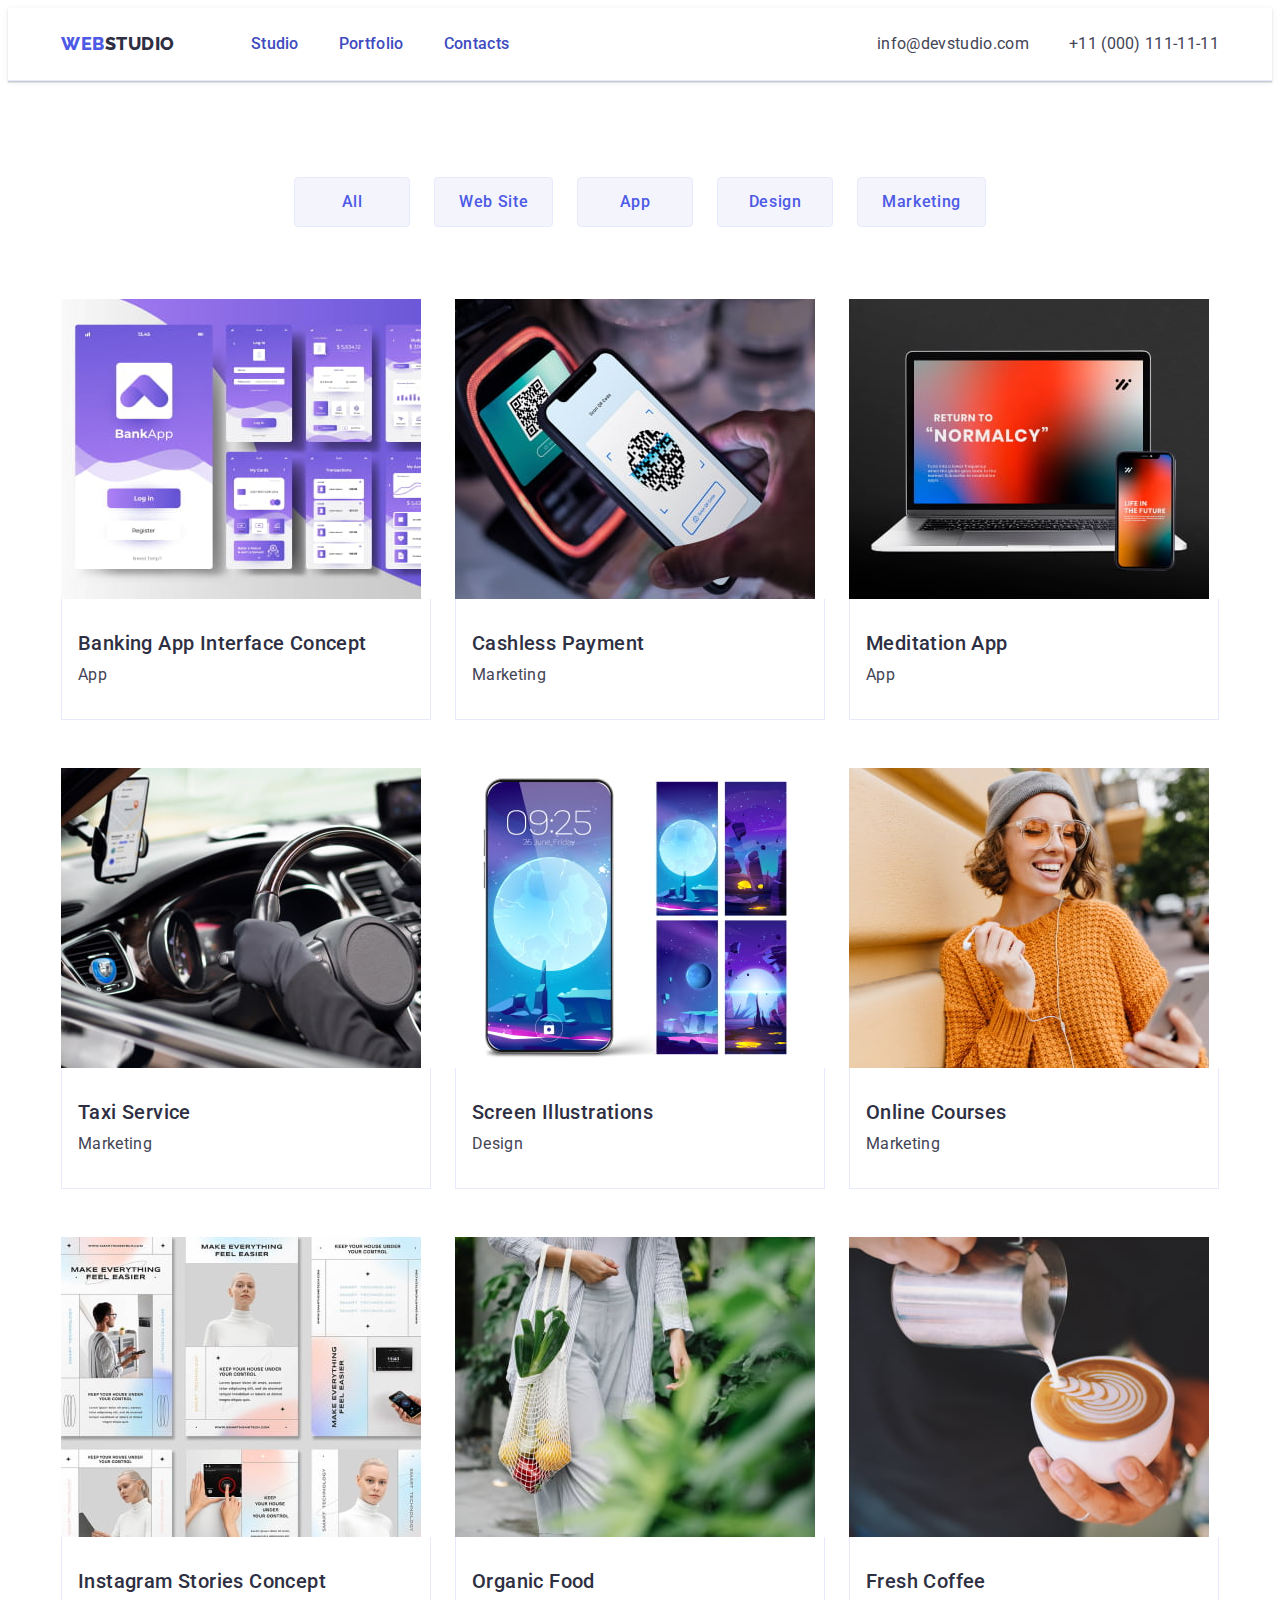
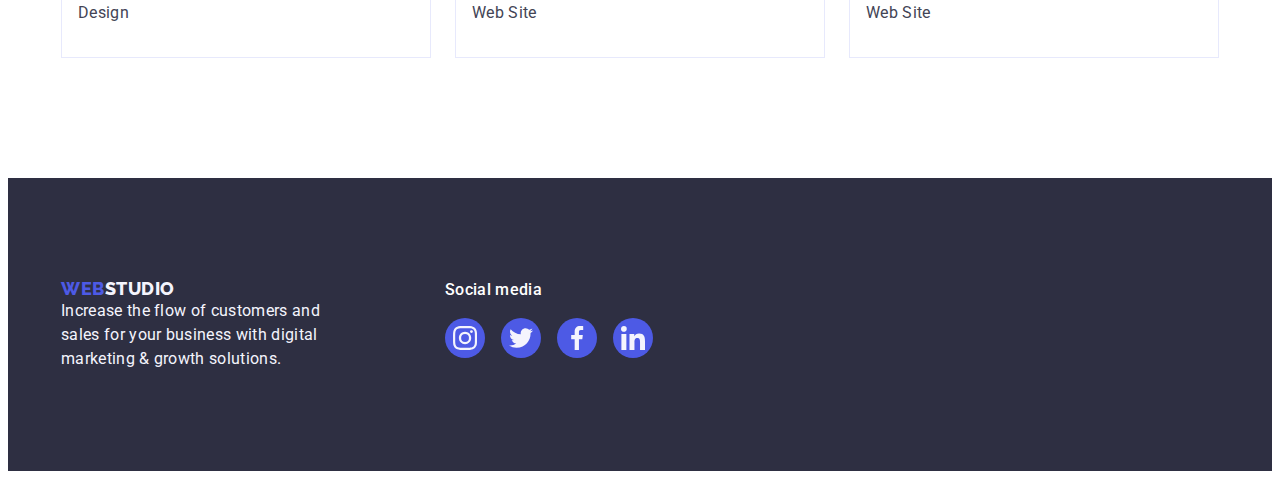
==== commit 134a201f: "+++++++" ====
--- a/portfolio.html
+++ b/portfolio.html
@@ -29,13 +29,11 @@
           >
           <ul class="list header-nav-list">
             <li class="header-nav-list-item">
-              <a
-                class="link header-nav-list-item-link current"
-                href="./index.html"
+              <a class="link header-nav-list-item-link" href="./index.html"
                 >Studio</a
               >
             </li>
-            <li class="header-nav-list-item">
+            <li class="header-nav-list-item current">
               <a class="link header-nav-list-item-link" href="./portfolio.html"
                 >Portfolio</a
               >
@@ -98,13 +96,12 @@
                     width="360"
                     height="300"
                   />
-                  <div class="overlay">
-                    <p class="overlay-text">
-                      14 Stylish and User-Friendly App Design Concepts · Task
-                      Manager App · Calorie Tracker App · Exotic Fruit Ecommerce
-                      App · Cloud Storage App
-                    </p>
-                  </div>
+
+                  <p class="overlay-text">
+                    - 14 Stylish and User-Friendly App Design Concepts · Task
+                    Manager App · Calorie Tracker App · Exotic Fruit Ecommerce
+                    App · Cloud Storage App
+                  </p>
                 </div>
                 <div class="portfolio-box">
                   <h2 class="section-list-link-title">
@@ -163,7 +160,7 @@
               </a>
             </li>
             <li class="section-list-item card-set-item">
-              <a class="link ssection-list-link" href="#">
+              <a class="link section-list-link" href="#">
                 <div class="item-box">
                   <img
                     class="section-link-img"
--- a/css/styles.css
+++ b/css/styles.css
@@ -529,12 +529,19 @@
 
   min-width: 116px;
   min-height: 48px;
+  transition: color 250ms cubic-bezier(0.4, 0, 0.2, 1),
+    background-color 250ms cubic-bezier(0.4, 0, 0.2, 1),
+    border-color 250ms cubic-bezier(0.4, 0, 0.2, 1),
+    box-shadow 250ms cubic-bezier(0.4, 0, 0.2, 1);
 }
 .btn:hover,
-.btn:focus {
+.btn:focus,
+.btn:active {
   background-color: var(--pressed-state);
   color: var(--bcg);
   border: 1px solid transparent;
+  box-shadow: 0px 3px 1px rgba(0, 0, 0, 0.1), 0px 2px 1px rgba(0, 0, 0, 0.08),
+    0px 2px 2px rgba(0, 0, 0, 0.12);
 }
 
 .item-box {
@@ -543,11 +550,18 @@
 }
 .section-list-link-img {
 }
-.overlay {
+
+.overlay-text {
+  font-weight: 400;
+  font-size: 16px;
+  line-height: 1.5;
+  letter-spacing: 0.02em;
+
+  color: var(--footer-light);
   position: absolute;
   top: 0;
   left: 0;
-  padding: 40px 32px 164px;
+  padding: 40px 32px;
   width: 100%;
   height: 100%;
   background: var(--brand-color);
@@ -559,21 +573,22 @@
   align-items: center;
   justify-content: center;
 }
-
-.overlay-text {
-  font-weight: 400;
-  font-size: 16px;
-  line-height: 1.5;
-  letter-spacing: 0.02em;
-
-  color: var(--footer-light);
-}
 .section-list-item {
   overflow: hidden;
 }
+.section-list-link {
+  display: block;
+  transition: box-shadow 250ms cubic-bezier(0.4, 0, 0.2, 1);
+}
 .section-list-link:hover,
-.section-list-link:focus .overlay {
-  transform: translateY(0);
+.section-list-link:focus,
+.section-list-link:active {
+  box-shadow: 0px 1px 6px rgba(46, 47, 66, 0.08),
+    0px 1px 1px rgba(46, 47, 66, 0.16), 0px 2px 1px rgba(46, 47, 66, 0.08);
+}
+.section-list-link:hover,
+.section-list-link:focus .overlay-text {
+  transform: translateY(0%);
 }
 
 .portfolio-box {
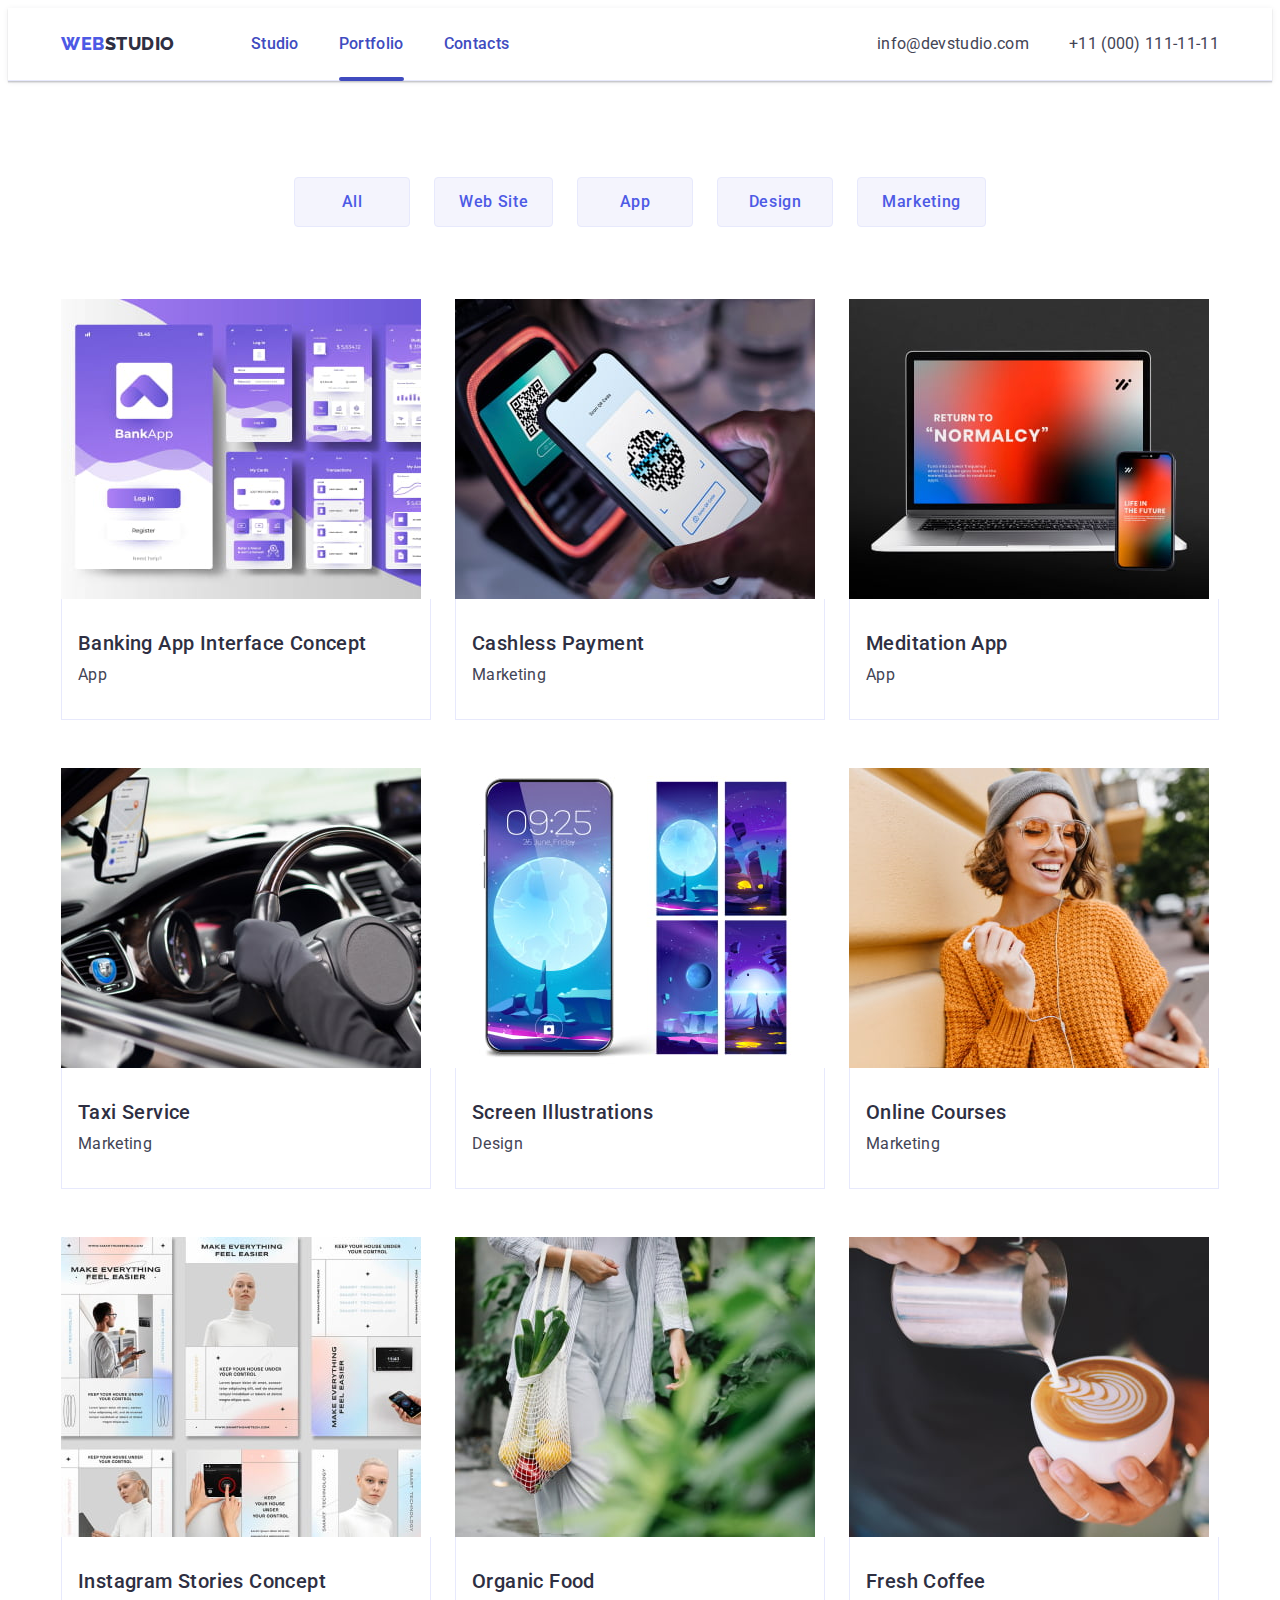
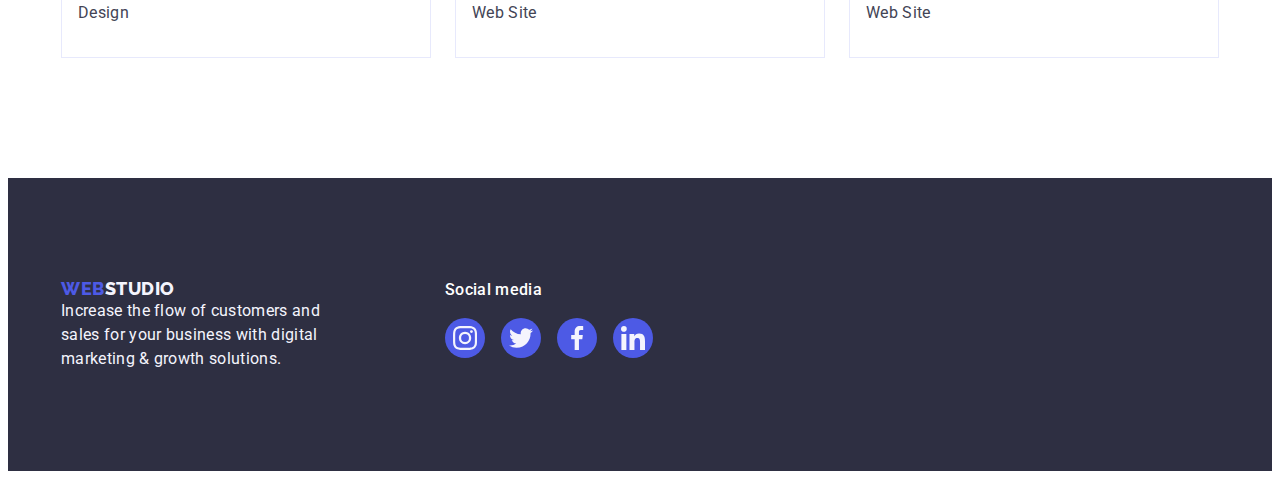
==== commit 1984ce63: "+lms rec" ====
--- a/portfolio.html
+++ b/portfolio.html
@@ -34,7 +34,9 @@
               >
             </li>
             <li class="header-nav-list-item current">
-              <a class="link header-nav-list-item-link" href="./portfolio.html"
+              <a
+                class="link header-nav-list-item-link current"
+                href="./portfolio.html"
                 >Portfolio</a
               >
             </li>
@@ -121,14 +123,14 @@
                     width="360"
                     height="300"
                   />
-                  <div class="overlay">
-                    <p class="overlay-text">
-                      14 Stylish and User-Friendly App Design Concepts · Task
-                      Manager App · Calorie Tracker App · Exotic Fruit Ecommerce
-                      App · Cloud Storage App
-                    </p>
-                  </div>
-                </div>
+
+                  <p class="overlay-text">
+                    14 Stylish and User-Friendly App Design Concepts · Task
+                    Manager App · Calorie Tracker App · Exotic Fruit Ecommerce
+                    App · Cloud Storage App
+                  </p>
+                </div>
+
                 <div class="portfolio-box">
                   <h2 class="section-list-link-title">Cashless Payment</h2>
                   <p class="section-list-link-text">Marketing</p>
@@ -145,13 +147,12 @@
                     width="360"
                     height="300"
                   />
-                  <div class="overlay">
-                    <p class="overlay-text">
-                      14 Stylish and User-Friendly App Design Concepts · Task
-                      Manager App · Calorie Tracker App · Exotic Fruit Ecommerce
-                      App · Cloud Storage App
-                    </p>
-                  </div>
+
+                  <p class="overlay-text">
+                    14 Stylish and User-Friendly App Design Concepts · Task
+                    Manager App · Calorie Tracker App · Exotic Fruit Ecommerce
+                    App · Cloud Storage App
+                  </p>
                 </div>
                 <div class="portfolio-box">
                   <h2 class="section-list-link-title">Meditation App</h2>
@@ -169,13 +170,12 @@
                     width="360"
                     height="300"
                   />
-                  <div class="overlay">
-                    <p class="overlay-text">
-                      14 Stylish and User-Friendly App Design Concepts · Task
-                      Manager App · Calorie Tracker App · Exotic Fruit Ecommerce
-                      App · Cloud Storage App
-                    </p>
-                  </div>
+
+                  <p class="overlay-text">
+                    14 Stylish and User-Friendly App Design Concepts · Task
+                    Manager App · Calorie Tracker App · Exotic Fruit Ecommerce
+                    App · Cloud Storage App
+                  </p>
                 </div>
                 <div class="portfolio-box">
                   <h2 class="section-list-link-title">Taxi Service</h2>
@@ -193,13 +193,12 @@
                     width="360"
                     height="300"
                   />
-                  <div class="overlay">
-                    <p class="overlay-text">
-                      14 Stylish and User-Friendly App Design Concepts · Task
-                      Manager App · Calorie Tracker App · Exotic Fruit Ecommerce
-                      App · Cloud Storage App
-                    </p>
-                  </div>
+
+                  <p class="overlay-text">
+                    14 Stylish and User-Friendly App Design Concepts · Task
+                    Manager App · Calorie Tracker App · Exotic Fruit Ecommerce
+                    App · Cloud Storage App
+                  </p>
                 </div>
                 <div class="portfolio-box">
                   <h2 class="section-list-link-title">Screen Illustrations</h2>
@@ -217,13 +216,12 @@
                     width="360"
                     height="300"
                   />
-                  <div class="overlay">
-                    <p class="overlay-text">
-                      14 Stylish and User-Friendly App Design Concepts · Task
-                      Manager App · Calorie Tracker App · Exotic Fruit Ecommerce
-                      App · Cloud Storage App
-                    </p>
-                  </div>
+
+                  <p class="overlay-text">
+                    14 Stylish and User-Friendly App Design Concepts · Task
+                    Manager App · Calorie Tracker App · Exotic Fruit Ecommerce
+                    App · Cloud Storage App
+                  </p>
                 </div>
                 <div class="portfolio-box">
                   <h2 class="section-list-link-title">Online Courses</h2>
@@ -241,13 +239,12 @@
                     width="360"
                     height="300"
                   />
-                  <div class="overlay">
-                    <p class="overlay-text">
-                      14 Stylish and User-Friendly App Design Concepts · Task
-                      Manager App · Calorie Tracker App · Exotic Fruit Ecommerce
-                      App · Cloud Storage App
-                    </p>
-                  </div>
+
+                  <p class="overlay-text">
+                    14 Stylish and User-Friendly App Design Concepts · Task
+                    Manager App · Calorie Tracker App · Exotic Fruit Ecommerce
+                    App · Cloud Storage App
+                  </p>
                 </div>
                 <div class="portfolio-box">
                   <h2 class="section-list-link-title">
@@ -267,13 +264,12 @@
                     width="360"
                     height="300"
                   />
-                  <div class="overlay">
-                    <p class="overlay-text">
-                      14 Stylish and User-Friendly App Design Concepts · Task
-                      Manager App · Calorie Tracker App · Exotic Fruit Ecommerce
-                      App · Cloud Storage App
-                    </p>
-                  </div>
+
+                  <p class="overlay-text">
+                    14 Stylish and User-Friendly App Design Concepts · Task
+                    Manager App · Calorie Tracker App · Exotic Fruit Ecommerce
+                    App · Cloud Storage App
+                  </p>
                 </div>
                 <div class="portfolio-box">
                   <h2 class="section-list-link-title">Organic Food</h2>
@@ -291,13 +287,12 @@
                     width="360"
                     height="300"
                   />
-                  <div class="overlay">
-                    <p class="overlay-text">
-                      14 Stylish and User-Friendly App Design Concepts · Task
-                      Manager App · Calorie Tracker App · Exotic Fruit Ecommerce
-                      App · Cloud Storage App
-                    </p>
-                  </div>
+
+                  <p class="overlay-text">
+                    14 Stylish and User-Friendly App Design Concepts · Task
+                    Manager App · Calorie Tracker App · Exotic Fruit Ecommerce
+                    App · Cloud Storage App
+                  </p>
                 </div>
                 <div class="portfolio-box">
                   <h2 class="section-list-link-title">Fresh Coffee</h2>
--- a/css/styles.css
+++ b/css/styles.css
@@ -11,6 +11,8 @@
   --light-slate: #8e8f99;
   --ocean: #404bbf;
   --green: #31d0aa;
+  --navyblue-modal: rgba(46, 47, 66, 0.4);
+  --dairy: #fcfcfc;
 }
 
 /**
@@ -125,7 +127,7 @@
   color: var(--navyblue);
 }
 .header-nav-list-item-link {
-  color: var(--navyblue);
+  /* color: var(--navyblue); */
   font-size: 16px;
   font-weight: 500;
   font-family: Roboto, sans-serif;
@@ -135,8 +137,9 @@
   padding-top: 24px;
   padding-bottom: 24px;
   position: relative;
+  /* color: #404bbf; */
+  transition: color 250ms cubic-bezier(0.4, 0, 0.2, 1);
   color: #404bbf;
-  transition: color 250ms cubic-bezier(0.4, 0, 0.2, 1);
 }
 .header-nav-list-item-link.current::after {
   content: '';
@@ -566,12 +569,10 @@
   height: 100%;
   background: var(--brand-color);
   transform: translateY(100%);
-  transition-property: transform;
-  transition-duration: 400ms;
-  transition-timing-function: ease;
-  display: flex;
-  align-items: center;
-  justify-content: center;
+  display: flex;
+  align-items: center;
+  justify-content: center;
+  transition: transform 250ms cubic-bezier(0.4, 0, 0.2, 1);
 }
 .section-list-item {
   overflow: hidden;
@@ -617,3 +618,69 @@
   text-align: center;
   color: var(--body-text);
 }
+/**
+  |============================
+  | Modal window
+  |============================
+*/
+.backdrop {
+  position: fixed;
+  top: 0;
+  left: 0;
+  width: 100%;
+  height: 100%;
+  background-color: var(--navyblue-modal);
+  transition: opacity 250ms cubic-bezier(0.4, 0, 0.2, 1),
+    visibility 250ms cubic-bezier(0.4, 0, 0.2, 1);
+}
+.backdrop.is-hidden {
+  opacity: 0;
+  pointer-events: none;
+  visibility: hidden;
+}
+.modal {
+  width: 408px;
+  min-height: 584px;
+  border-radius: 4px;
+  background: var(--dairy);
+  box-shadow: 0px 2px 1px 0px rgba(0, 0, 0, 0.2),
+    0px 1px 3px 0px rgba(0, 0, 0, 0.12), 0px 1px 1px 0px rgba(0, 0, 0, 0.14);
+  position: absolute;
+  top: 50%;
+  left: 50%;
+  transform: translateX(-50%) translateY(-50%);
+  transition: transform 250ms cubic-bezier(0.4, 0, 0.2, 1);
+}
+.modal-btn {
+  background-color: var(--cornflower);
+  display: flex;
+  justify-content: center;
+  align-items: center;
+  border-radius: 50%;
+  flex-shrink: 0;
+  padding: 0;
+  width: 24px;
+  height: 24px;
+  border: 1px solid rgba(0, 0, 0, 0.1);
+  position: absolute;
+  top: 24px;
+  right: 24px;
+  cursor: pointer;
+  transition: background-color 250ms cubic-bezier(0.4, 0, 0.2, 1),
+    border 250ms cubic-bezier(0.4, 0, 0.2, 1);
+  color: var(--navyblue);
+}
+.modal-btn-icon {
+  fill: currentColor;
+  transition: fill 250ms cubic-bezier(0.4, 0, 0.2, 1);
+}
+.modal-btn:hover,
+.modal-btn:focus .modal-btn-icon {
+  color: var(--bcg);
+}
+.modal-btn:hover,
+.modal-btn:focus,
+.modal-btn:active {
+  background-color: var(--ocean);
+  border: none;
+}
